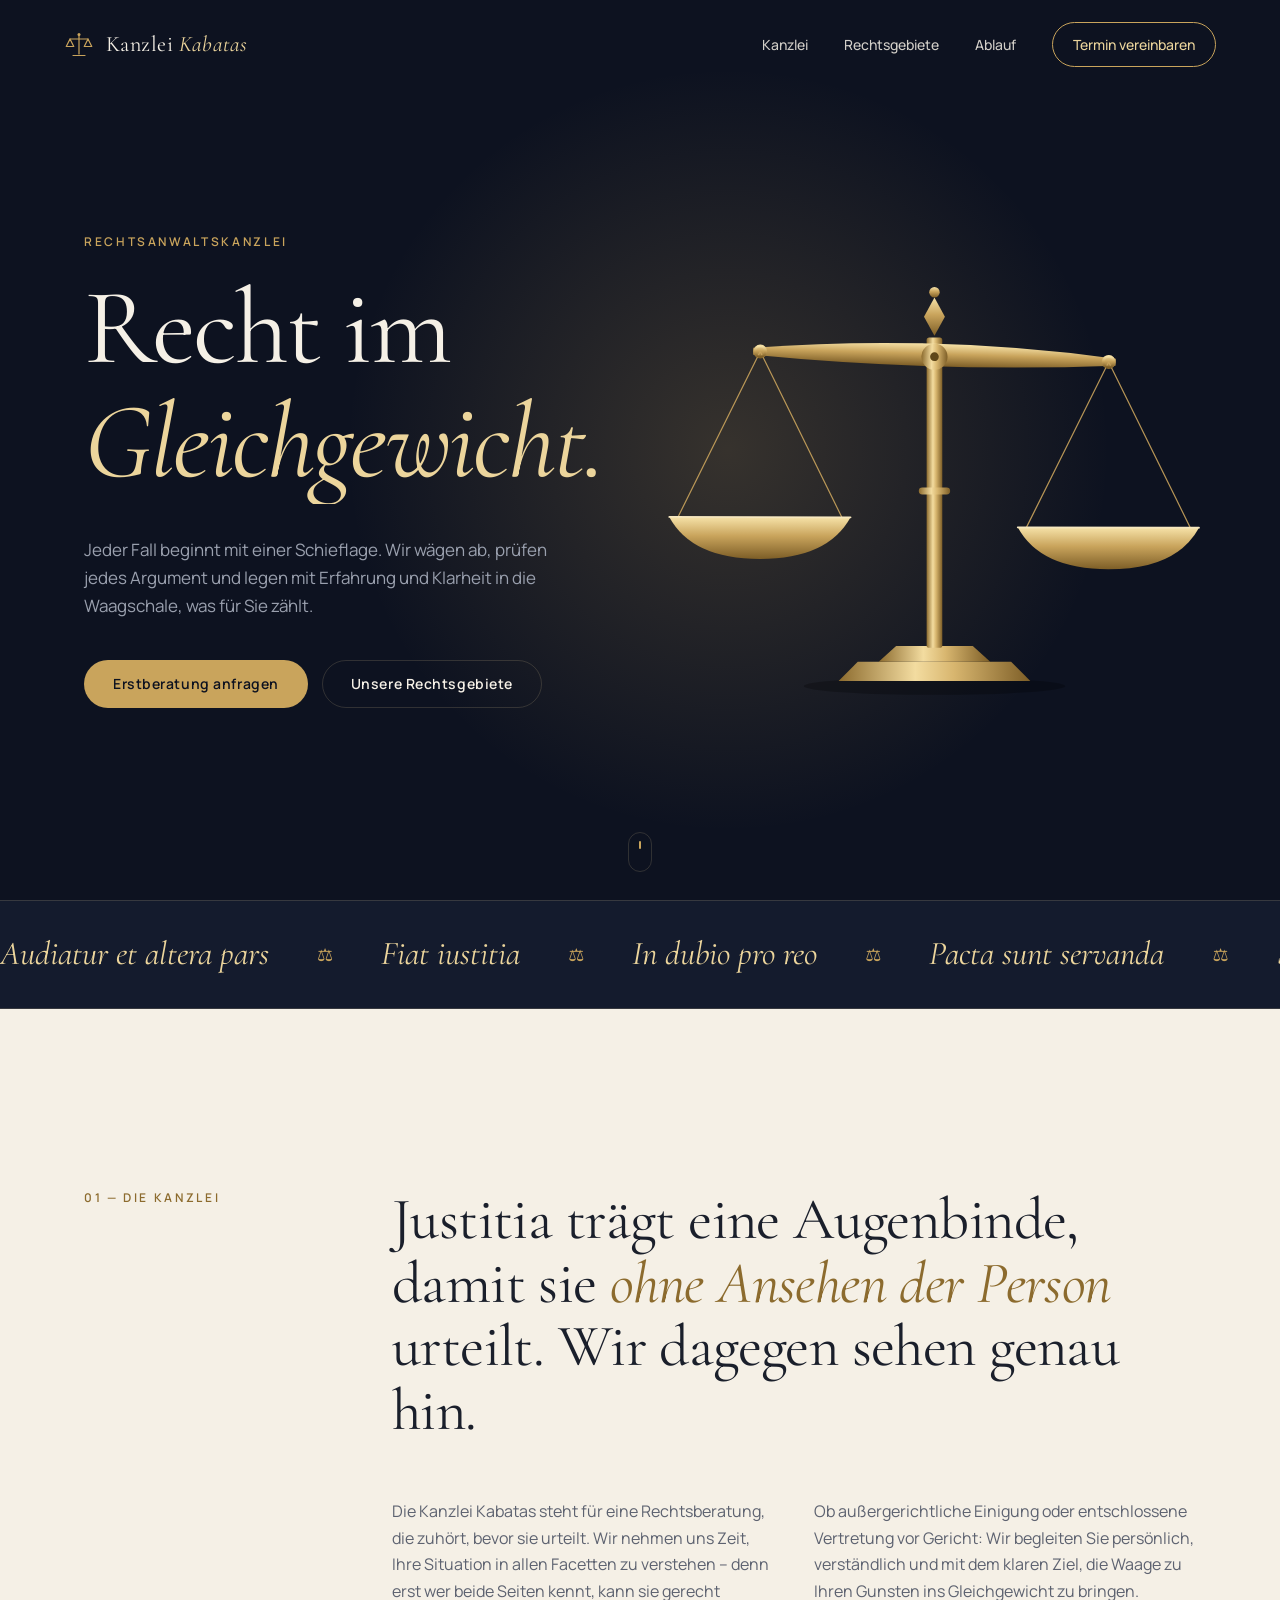
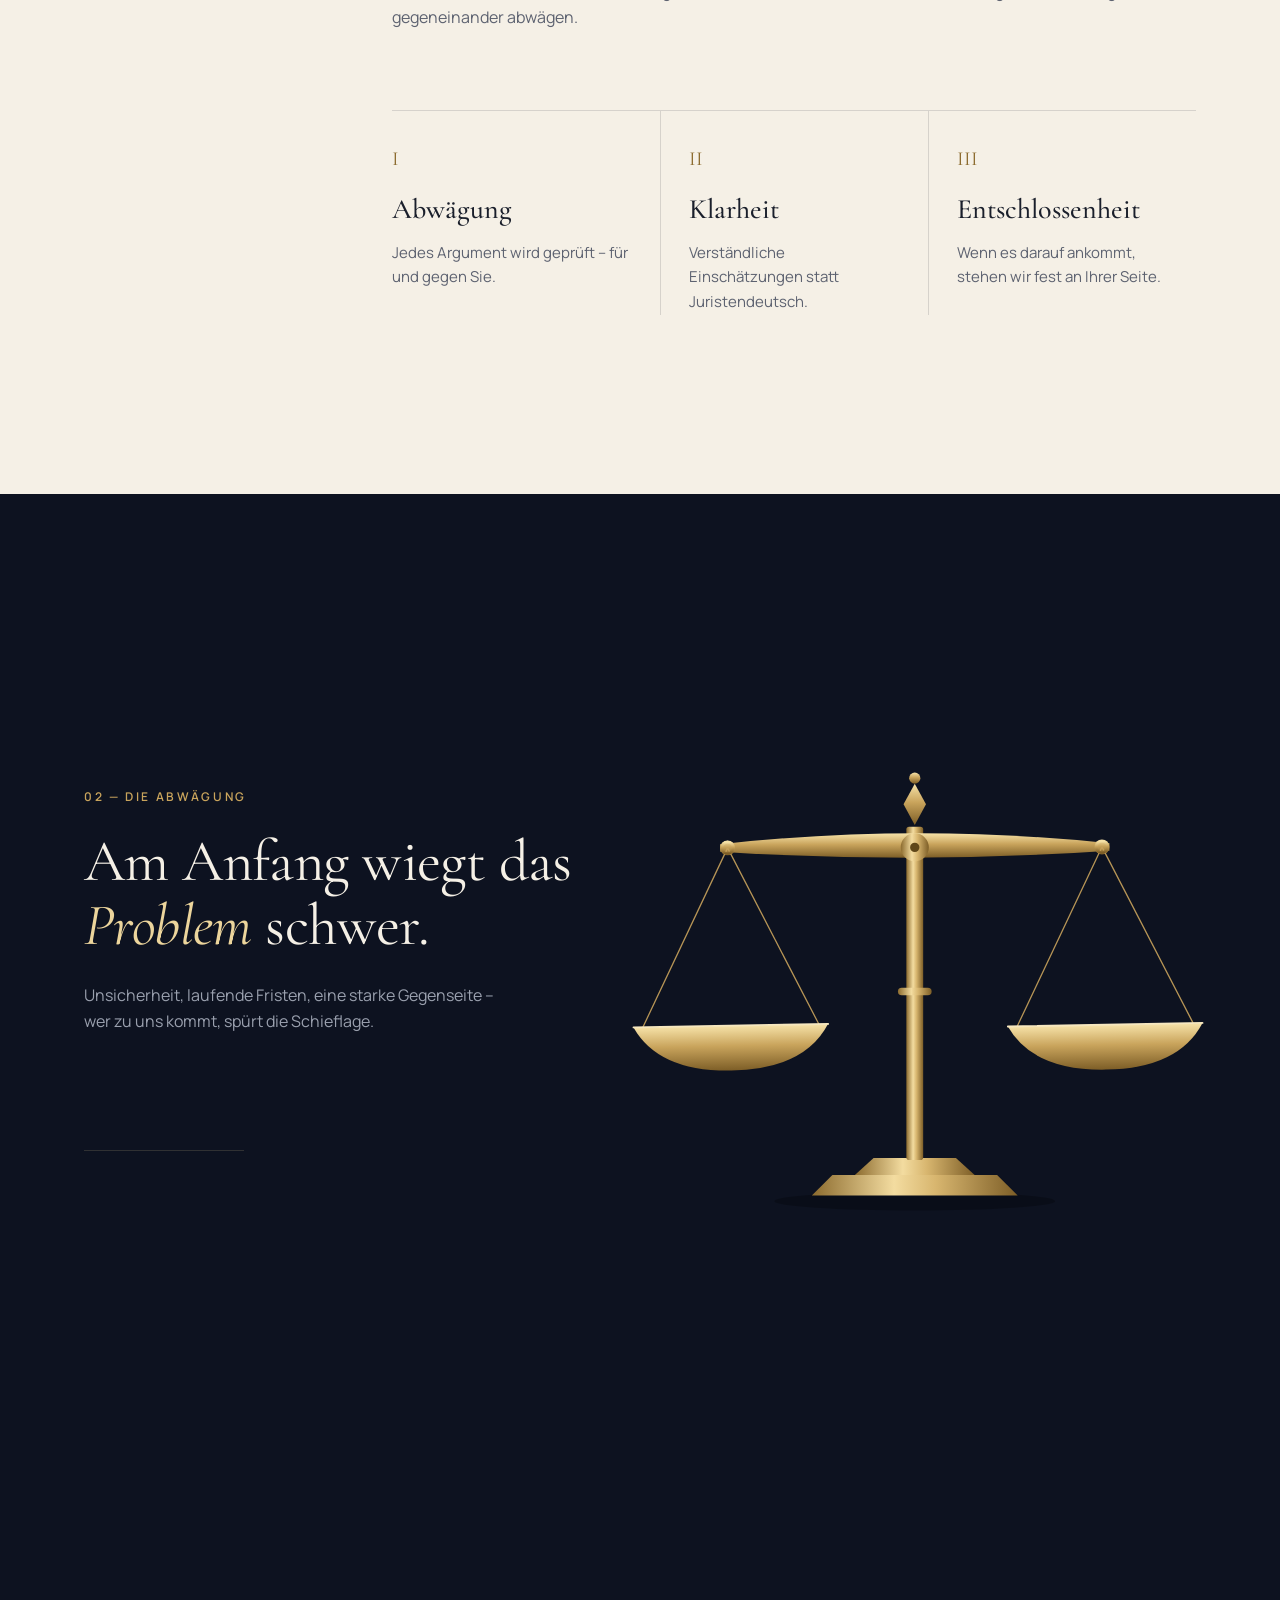
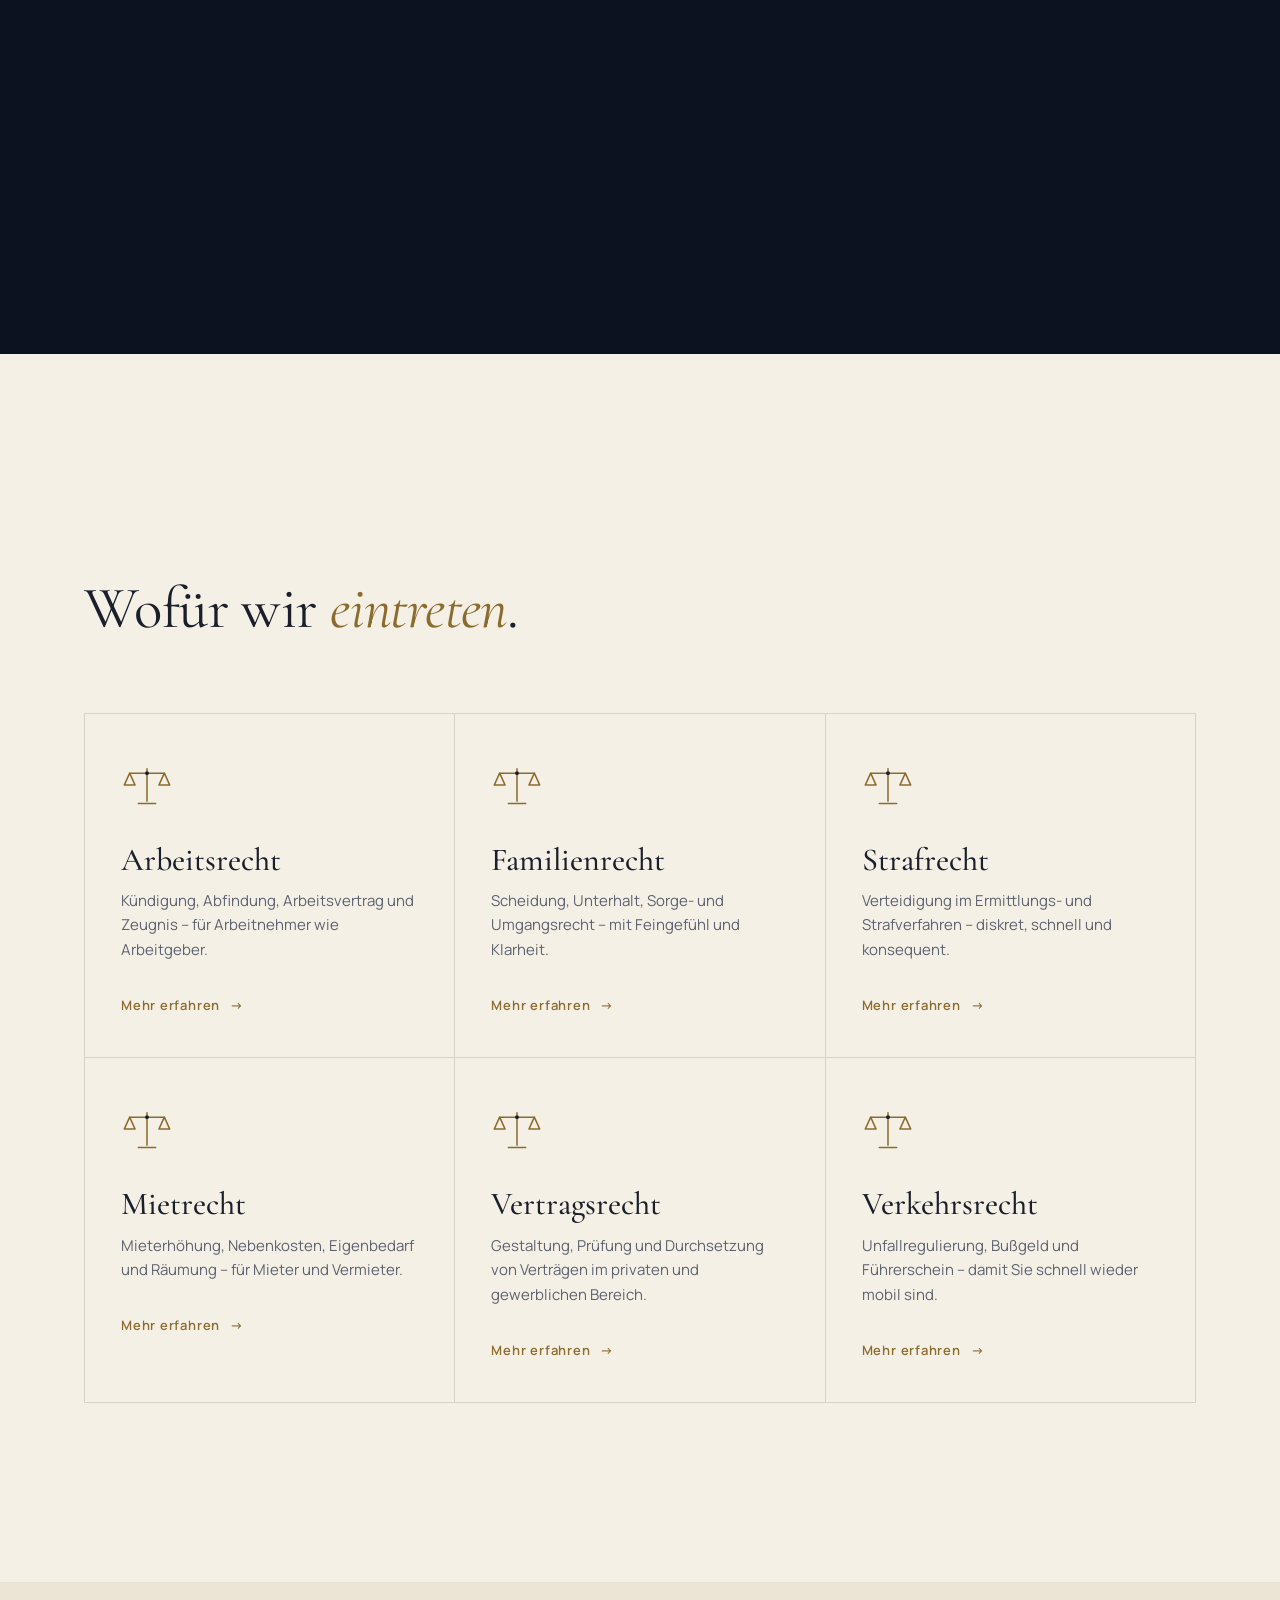
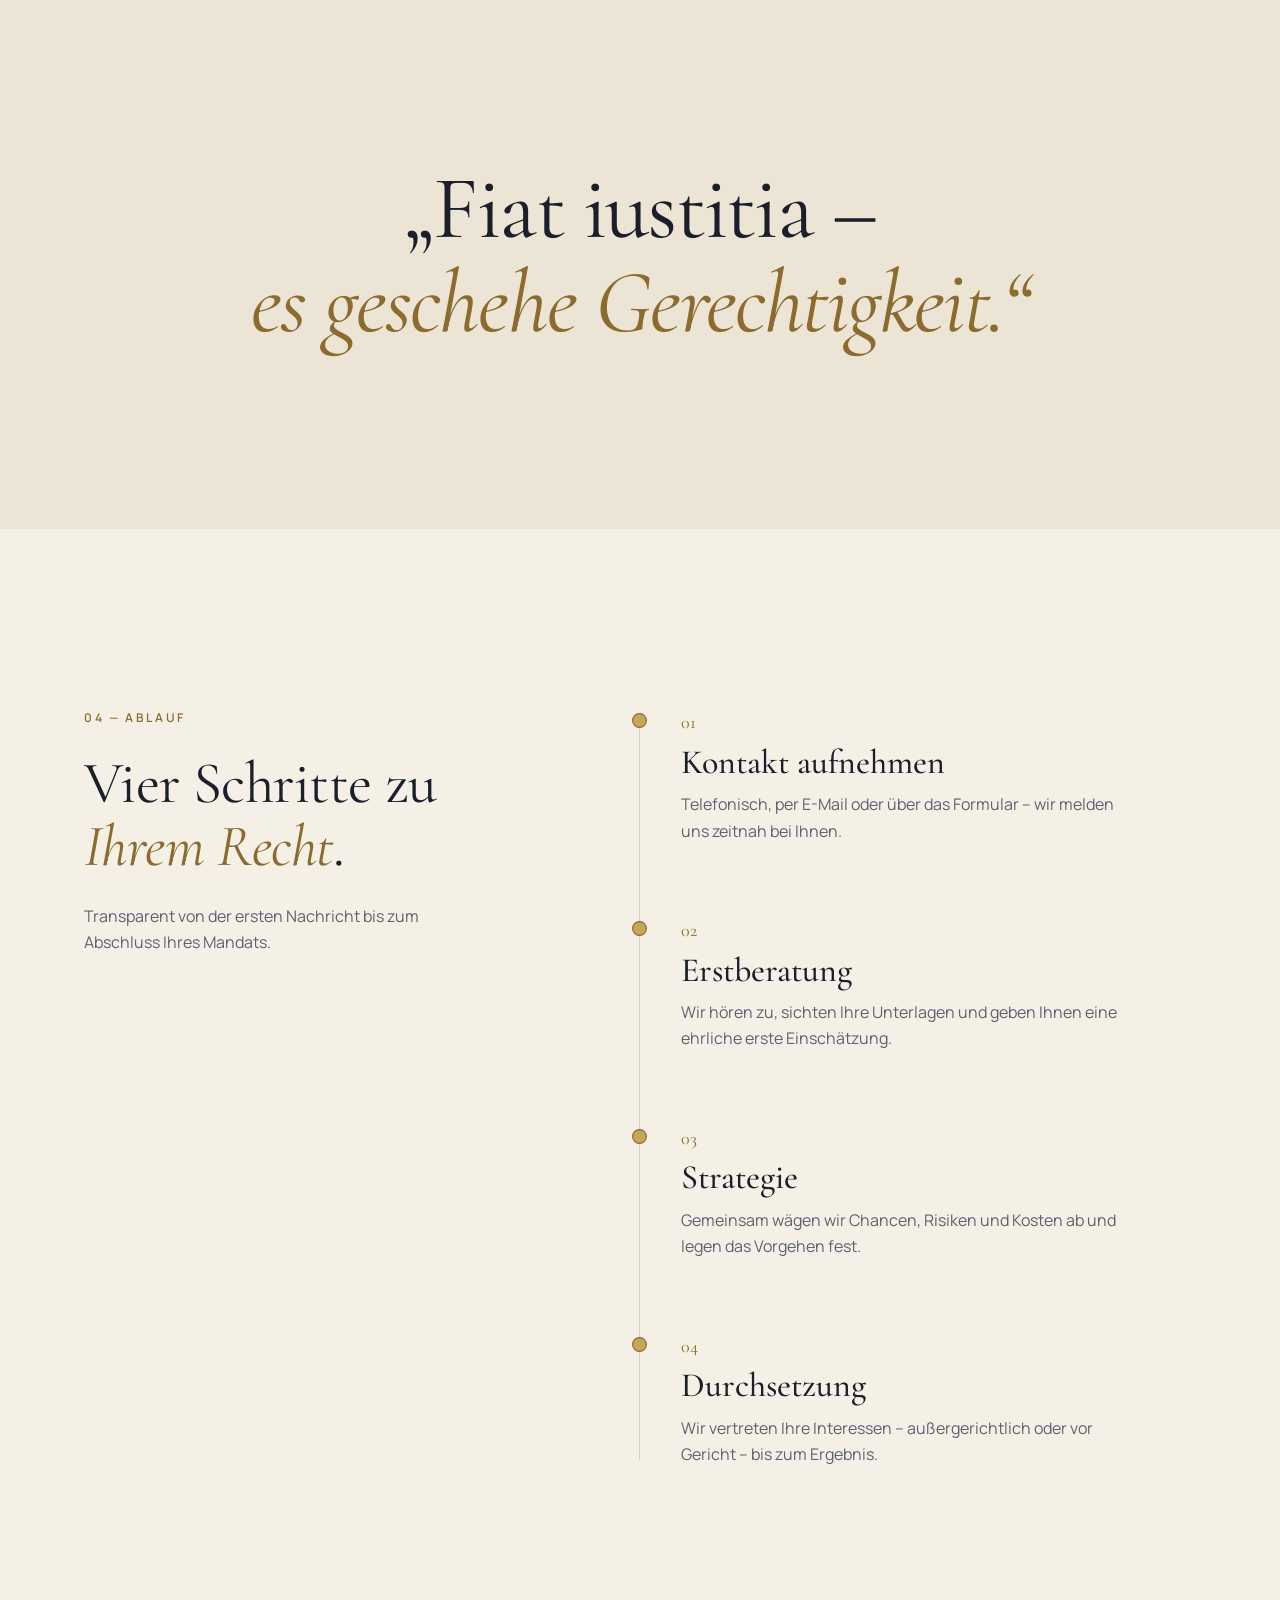
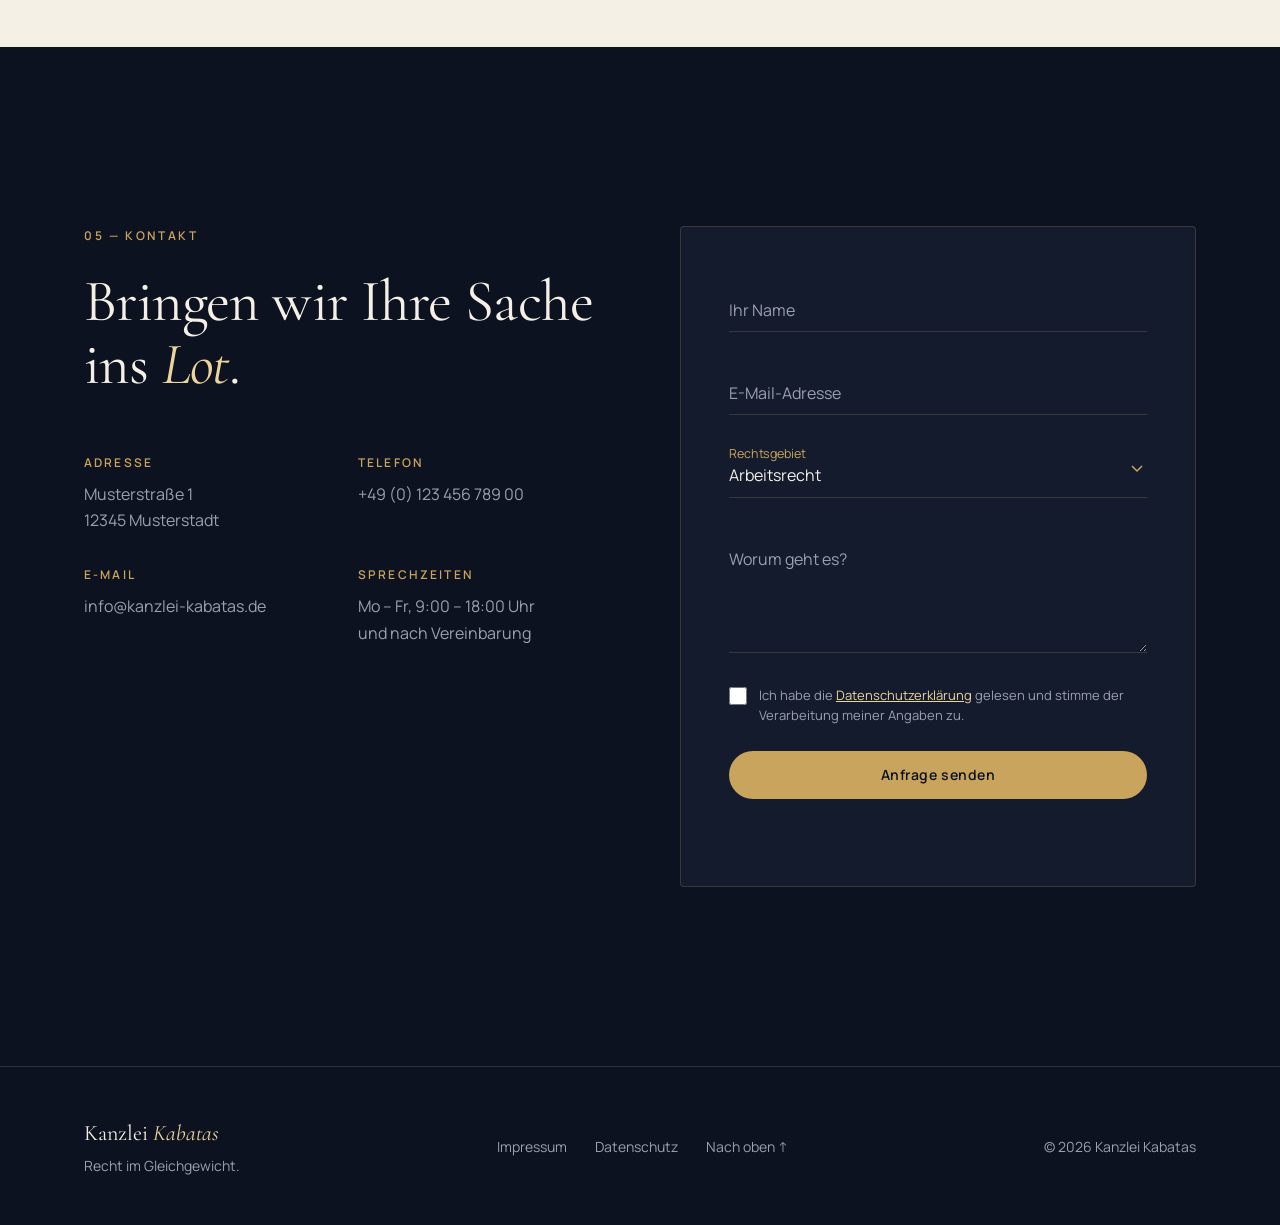
==== index.html @ 8cea3301 "Website für Kanzlei Kabatas mit animierter Justitia-Waage Co-Authored-By: Claude Opus 5.5 <noreply@a" ====
<!doctype html>
<html lang="de">
<head>
  <meta charset="utf-8">
  <meta name="viewport" content="width=device-width, initial-scale=1">
  <title>Kanzlei Kabatas – Rechtsanwälte</title>
  <meta name="description" content="Kanzlei Kabatas – Ihre Rechtsanwaltskanzlei. Wir bringen Ihr Recht ins Gleichgewicht.">
  <meta name="theme-color" content="#0d1220">
  <link rel="icon" href="assets/favicon.svg" type="image/svg+xml">
  <link rel="preconnect" href="https://fonts.googleapis.com">
  <link rel="preconnect" href="https://fonts.gstatic.com" crossorigin>
  <link href="https://fonts.googleapis.com/css2?family=Cormorant+Garamond:ital,wght@0,400;0,500;0,600;1,400;1,500&family=Manrope:wght@400;500;600&display=swap" rel="stylesheet">
  <link rel="stylesheet" href="styles.css">
</head>
<body>
  <div class="loader" aria-hidden="true">
    <div class="loader__mark">
      <span class="loader__line"></span>
      <span class="loader__word">Kabatas</span>
    </div>
  </div>

  <header class="nav" id="top">
    <a class="nav__brand" href="#top" aria-label="Kanzlei Kabatas – Startseite">
      <svg class="nav__logo" viewBox="0 0 40 40" aria-hidden="true">
        <path d="M20 6v26M12 34h16M8 12h24" />
        <path d="M8 12l-5 10h10zM32 12l-5 10h10z" />
        <circle cx="20" cy="6" r="2" />
      </svg>
      <span>Kanzlei <em>Kabatas</em></span>
    </a>
    <nav class="nav__links" aria-label="Hauptnavigation">
      <a href="#kanzlei">Kanzlei</a>
      <a href="#rechtsgebiete">Rechtsgebiete</a>
      <a href="#ablauf">Ablauf</a>
      <a href="#kontakt" class="nav__cta">Termin vereinbaren</a>
    </nav>
    <button class="nav__toggle" aria-label="Menü öffnen" aria-expanded="false" aria-controls="mobile-menu">
      <span></span><span></span>
    </button>
  </header>

  <div class="mobile-menu" id="mobile-menu" hidden>
    <a href="#kanzlei">Kanzlei</a>
    <a href="#rechtsgebiete">Rechtsgebiete</a>
    <a href="#ablauf">Ablauf</a>
    <a href="#kontakt">Kontakt</a>
  </div>

  <main>
    <!-- HERO -->
    <section class="hero">
      <div class="hero__glow" aria-hidden="true"></div>
      <div class="hero__inner">
        <div class="hero__text">
          <p class="eyebrow hero__eyebrow">Rechtsanwaltskanzlei</p>
          <h1 class="hero__title">
            <span class="line"><span>Recht im</span></span>
            <span class="line"><span><em>Gleichgewicht.</em></span></span>
          </h1>
          <p class="hero__lead">
            Jeder Fall beginnt mit einer Schieflage. Wir wägen ab, prüfen jedes Argument
            und legen mit Erfahrung und Klarheit in die Waagschale, was für Sie zählt.
          </p>
          <div class="hero__actions">
            <a href="#kontakt" class="btn btn--gold">Erstberatung anfragen</a>
            <a href="#rechtsgebiete" class="btn btn--ghost">Unsere Rechtsgebiete</a>
          </div>
        </div>
        <div class="hero__scale" data-scale="hero" aria-hidden="true"></div>
      </div>
      <a class="hero__scroll" href="#kanzlei" aria-label="Weiter nach unten">
        <span></span>
      </a>
    </section>

    <!-- MAXIMEN-BAND -->
    <div class="marquee" aria-hidden="true">
      <div class="marquee__track">
        <span>Audiatur et altera pars</span><i>⚖</i>
        <span>Fiat iustitia</span><i>⚖</i>
        <span>In dubio pro reo</span><i>⚖</i>
        <span>Pacta sunt servanda</span><i>⚖</i>
        <span>Suum cuique</span><i>⚖</i>
        <span>Audiatur et altera pars</span><i>⚖</i>
        <span>Fiat iustitia</span><i>⚖</i>
        <span>In dubio pro reo</span><i>⚖</i>
        <span>Pacta sunt servanda</span><i>⚖</i>
        <span>Suum cuique</span><i>⚖</i>
      </div>
    </div>

    <!-- KANZLEI -->
    <section class="about section" id="kanzlei">
      <div class="container about__grid">
        <div class="about__label reveal">
          <p class="eyebrow">01 — Die Kanzlei</p>
        </div>
        <div class="about__body">
          <h2 class="display reveal">
            Justitia trägt eine Augenbinde, damit sie <em>ohne Ansehen der Person</em> urteilt.
            Wir dagegen sehen genau hin.
          </h2>
          <div class="about__cols">
            <p class="reveal" style="--d:.1s">
              Die Kanzlei Kabatas steht für eine Rechtsberatung, die zuhört, bevor sie urteilt.
              Wir nehmen uns Zeit, Ihre Situation in allen Facetten zu verstehen – denn erst wer
              beide Seiten kennt, kann sie gerecht gegeneinander abwägen.
            </p>
            <p class="reveal" style="--d:.2s">
              Ob außergerichtliche Einigung oder entschlossene Vertretung vor Gericht:
              Wir begleiten Sie persönlich, verständlich und mit dem klaren Ziel,
              die Waage zu Ihren Gunsten ins Gleichgewicht zu bringen.
            </p>
          </div>
          <ul class="values">
            <li class="reveal" style="--d:.1s">
              <span class="values__num">I</span>
              <h3>Abwägung</h3>
              <p>Jedes Argument wird geprüft – für und gegen Sie.</p>
            </li>
            <li class="reveal" style="--d:.2s">
              <span class="values__num">II</span>
              <h3>Klarheit</h3>
              <p>Verständliche Einschätzungen statt Juristendeutsch.</p>
            </li>
            <li class="reveal" style="--d:.3s">
              <span class="values__num">III</span>
              <h3>Entschlossenheit</h3>
              <p>Wenn es darauf ankommt, stehen wir fest an Ihrer Seite.</p>
            </li>
          </ul>
        </div>
      </div>
    </section>

    <!-- ABWÄGUNG (scrollgesteuert) -->
    <section class="weigh" aria-label="Wie wir abwägen">
      <div class="weigh__sticky">
        <div class="weigh__copy">
          <p class="eyebrow">02 — Die Abwägung</p>
          <div class="weigh__phases">
            <div class="weigh__phase is-active" data-phase="0">
              <h2 class="display">Am Anfang wiegt das <em>Problem</em> schwer.</h2>
              <p>Unsicherheit, laufende Fristen, eine starke Gegenseite – wer zu uns kommt, spürt die Schieflage.</p>
            </div>
            <div class="weigh__phase" data-phase="1">
              <h2 class="display">Wir legen in die Waagschale, <em>was zählt</em>.</h2>
              <p>Erfahrung, eine durchdachte Strategie und vollen Einsatz für Ihr Anliegen.</p>
            </div>
            <div class="weigh__phase" data-phase="2">
              <h2 class="display">Bis das <em>Gleichgewicht</em> wiederhergestellt ist.</h2>
              <p>Denn Gerechtigkeit ist kein Zufall – sie ist das Ergebnis sorgfältiger Arbeit.</p>
            </div>
          </div>
          <div class="weigh__progress"><span></span></div>
        </div>
        <div class="weigh__scale" data-scale="weigh" aria-hidden="true"></div>
      </div>
    </section>

    <!-- RECHTSGEBIETE -->
    <section class="areas section" id="rechtsgebiete">
      <div class="container">
        <div class="section__head">
          <p class="eyebrow reveal">03 — Rechtsgebiete</p>
          <h2 class="display reveal" style="--d:.1s">Wofür wir <em>eintreten</em>.</h2>
        </div>
        <div class="areas__grid">
          <article class="card reveal" style="--d:.05s">
            <div class="card__icon"><svg viewBox="0 0 48 48"><use href="#mini-scale"/></svg></div>
            <h3>Arbeitsrecht</h3>
            <p>Kündigung, Abfindung, Arbeitsvertrag und Zeugnis – für Arbeitnehmer wie Arbeitgeber.</p>
            <span class="card__more">Mehr erfahren</span>
          </article>
          <article class="card reveal" style="--d:.1s">
            <div class="card__icon"><svg viewBox="0 0 48 48"><use href="#mini-scale"/></svg></div>
            <h3>Familienrecht</h3>
            <p>Scheidung, Unterhalt, Sorge- und Umgangsrecht – mit Feingefühl und Klarheit.</p>
            <span class="card__more">Mehr erfahren</span>
          </article>
          <article class="card reveal" style="--d:.15s">
            <div class="card__icon"><svg viewBox="0 0 48 48"><use href="#mini-scale"/></svg></div>
            <h3>Strafrecht</h3>
            <p>Verteidigung im Ermittlungs- und Strafverfahren – diskret, schnell und konsequent.</p>
            <span class="card__more">Mehr erfahren</span>
          </article>
          <article class="card reveal" style="--d:.2s">
            <div class="card__icon"><svg viewBox="0 0 48 48"><use href="#mini-scale"/></svg></div>
            <h3>Mietrecht</h3>
            <p>Mieterhöhung, Nebenkosten, Eigenbedarf und Räumung – für Mieter und Vermieter.</p>
            <span class="card__more">Mehr erfahren</span>
          </article>
          <article class="card reveal" style="--d:.25s">
            <div class="card__icon"><svg viewBox="0 0 48 48"><use href="#mini-scale"/></svg></div>
            <h3>Vertragsrecht</h3>
            <p>Gestaltung, Prüfung und Durchsetzung von Verträgen im privaten und gewerblichen Bereich.</p>
            <span class="card__more">Mehr erfahren</span>
          </article>
          <article class="card reveal" style="--d:.3s">
            <div class="card__icon"><svg viewBox="0 0 48 48"><use href="#mini-scale"/></svg></div>
            <h3>Verkehrsrecht</h3>
            <p>Unfallregulierung, Bußgeld und Führerschein – damit Sie schnell wieder mobil sind.</p>
            <span class="card__more">Mehr erfahren</span>
          </article>
        </div>
      </div>
    </section>

    <!-- ZITAT -->
    <section class="quote">
      <div class="container">
        <blockquote class="reveal">
          <p>„Fiat iustitia –<br><em>es geschehe Gerechtigkeit.“</em></p>
        </blockquote>
      </div>
    </section>

    <!-- ABLAUF -->
    <section class="process section" id="ablauf">
      <div class="container process__grid">
        <div class="section__head process__head">
          <p class="eyebrow reveal">04 — Ablauf</p>
          <h2 class="display reveal" style="--d:.1s">Vier Schritte zu <em>Ihrem Recht</em>.</h2>
          <p class="reveal" style="--d:.2s">Transparent von der ersten Nachricht bis zum Abschluss Ihres Mandats.</p>
        </div>
        <ol class="steps">
          <span class="steps__line" aria-hidden="true"><span></span></span>
          <li class="step reveal">
            <span class="step__dot"></span>
            <span class="step__num">01</span>
            <h3>Kontakt aufnehmen</h3>
            <p>Telefonisch, per E-Mail oder über das Formular – wir melden uns zeitnah bei Ihnen.</p>
          </li>
          <li class="step reveal">
            <span class="step__dot"></span>
            <span class="step__num">02</span>
            <h3>Erstberatung</h3>
            <p>Wir hören zu, sichten Ihre Unterlagen und geben Ihnen eine ehrliche erste Einschätzung.</p>
          </li>
          <li class="step reveal">
            <span class="step__dot"></span>
            <span class="step__num">03</span>
            <h3>Strategie</h3>
            <p>Gemeinsam wägen wir Chancen, Risiken und Kosten ab und legen das Vorgehen fest.</p>
          </li>
          <li class="step reveal">
            <span class="step__dot"></span>
            <span class="step__num">04</span>
            <h3>Durchsetzung</h3>
            <p>Wir vertreten Ihre Interessen – außergerichtlich oder vor Gericht – bis zum Ergebnis.</p>
          </li>
        </ol>
      </div>
    </section>

    <!-- KONTAKT -->
    <section class="contact section" id="kontakt">
      <div class="container contact__grid">
        <div class="contact__info">
          <p class="eyebrow reveal">05 — Kontakt</p>
          <h2 class="display reveal" style="--d:.1s">Bringen wir Ihre Sache ins <em>Lot</em>.</h2>
          <dl class="contact__list">
            <div class="reveal" style="--d:.15s">
              <dt>Adresse</dt>
              <dd>Musterstraße 1<br>12345 Musterstadt</dd>
            </div>
            <div class="reveal" style="--d:.2s">
              <dt>Telefon</dt>
              <dd><a href="tel:+4912345678900">+49 (0) 123 456 789 00</a></dd>
            </div>
            <div class="reveal" style="--d:.25s">
              <dt>E-Mail</dt>
              <dd><a href="mailto:info@kanzlei-kabatas.de">info@kanzlei-kabatas.de</a></dd>
            </div>
            <div class="reveal" style="--d:.3s">
              <dt>Sprechzeiten</dt>
              <dd>Mo – Fr, 9:00 – 18:00 Uhr<br>und nach Vereinbarung</dd>
            </div>
          </dl>
        </div>
        <form class="form reveal" style="--d:.15s" novalidate>
          <div class="field">
            <input id="f-name" name="name" type="text" placeholder=" " required autocomplete="name">
            <label for="f-name">Ihr Name</label>
          </div>
          <div class="field">
            <input id="f-mail" name="email" type="email" placeholder=" " required autocomplete="email">
            <label for="f-mail">E-Mail-Adresse</label>
          </div>
          <div class="field">
            <select id="f-area" name="area">
              <option>Arbeitsrecht</option>
              <option>Familienrecht</option>
              <option>Strafrecht</option>
              <option>Mietrecht</option>
              <option>Vertragsrecht</option>
              <option>Verkehrsrecht</option>
              <option>Sonstiges</option>
            </select>
            <label for="f-area" class="is-fixed">Rechtsgebiet</label>
          </div>
          <div class="field">
            <textarea id="f-msg" name="message" rows="4" placeholder=" " required></textarea>
            <label for="f-msg">Worum geht es?</label>
          </div>
          <label class="check">
            <input type="checkbox" required>
            <span>Ich habe die <a href="#">Datenschutzerklärung</a> gelesen und stimme der Verarbeitung meiner Angaben zu.</span>
          </label>
          <button class="btn btn--gold btn--full" type="submit">
            <span>Anfrage senden</span>
          </button>
          <p class="form__status" role="status" aria-live="polite"></p>
        </form>
      </div>
    </section>
  </main>

  <footer class="footer">
    <div class="container footer__inner">
      <div class="footer__brand">
        <span>Kanzlei <em>Kabatas</em></span>
        <p>Recht im Gleichgewicht.</p>
      </div>
      <nav class="footer__links" aria-label="Rechtliches">
        <a href="#">Impressum</a>
        <a href="#">Datenschutz</a>
        <a href="#top">Nach oben ↑</a>
      </nav>
      <p class="footer__copy">© <span data-year></span> Kanzlei Kabatas</p>
    </div>
  </footer>

  <!-- Wiederverwendbares Mini-Waagen-Symbol -->
  <svg width="0" height="0" style="position:absolute" aria-hidden="true">
    <symbol id="mini-scale" viewBox="0 0 48 48">
      <path class="ms-post" d="M24 10v30M16 42h16" />
      <g class="ms-beam">
        <path d="M8 14h32" />
        <circle cx="24" cy="14" r="1.8" />
        <g class="ms-pan ms-pan--l"><path d="M8 14l-5 11h10z" /></g>
        <g class="ms-pan ms-pan--r"><path d="M40 14l-5 11h10z" /></g>
      </g>
    </symbol>
  </svg>

  <script src="script.js" defer></script>
</body>
</html>
---- styles.css ----
/* ==========================================================
   Kanzlei Kabatas – Stylesheet
   ========================================================== */

:root {
  --ink: #0d1220;
  --ink-2: #141b2d;
  --ink-3: #1d2640;
  --paper: #f5f0e6;
  --paper-2: #ece4d4;
  --text: #1a1f2b;
  --muted: #5d6270;
  --muted-dark: #9aa0ae;
  --gold: #c9a45c;
  --gold-light: #ecd59c;
  --gold-dark: #8c6b2e;
  --line: rgba(26, 31, 43, .14);
  --line-dark: rgba(236, 213, 156, .16);

  --serif: "Cormorant Garamond", "Times New Roman", serif;
  --sans: "Manrope", system-ui, -apple-system, "Segoe UI", sans-serif;

  --ease-out: cubic-bezier(.16, 1, .3, 1);
  --ease-in-out: cubic-bezier(.65, 0, .35, 1);
  --gutter: clamp(16px, 5vw, 64px);
  --max: 1240px;
}

*, *::before, *::after { box-sizing: border-box; }

html {
  scroll-behavior: smooth;
  -webkit-text-size-adjust: 100%;
}

body {
  margin: 0;
  background: var(--paper);
  color: var(--text);
  font-family: var(--sans);
  font-size: 16px;
  line-height: 1.65;
  -webkit-font-smoothing: antialiased;
  overflow-x: hidden;
}

body.is-loading { overflow: hidden; }

img, svg { display: block; }
a { color: inherit; }
em { font-style: italic; }

::selection { background: var(--gold); color: var(--ink); }

:focus-visible {
  outline: 2px solid var(--gold);
  outline-offset: 3px;
  border-radius: 2px;
}

.container {
  width: 100%;
  max-width: var(--max);
  margin: 0 auto;
  padding: 0 var(--gutter);
}

.section { padding: clamp(96px, 14vw, 180px) 0; }

.eyebrow {
  margin: 0 0 24px;
  font-size: 12px;
  font-weight: 600;
  letter-spacing: .22em;
  text-transform: uppercase;
  color: var(--gold-dark);
}

.display {
  margin: 0;
  font-family: var(--serif);
  font-weight: 400;
  font-size: clamp(34px, 4.6vw, 62px);
  line-height: 1.08;
  letter-spacing: -.01em;
}

.display em { color: var(--gold-dark); }

/* ---------- Buttons ---------- */

.btn {
  position: relative;
  display: inline-flex;
  align-items: center;
  justify-content: center;
  gap: 10px;
  padding: 16px 28px;
  border: 1px solid transparent;
  border-radius: 999px;
  font: 600 14px/1 var(--sans);
  letter-spacing: .04em;
  text-decoration: none;
  cursor: pointer;
  overflow: hidden;
  isolation: isolate;
  transition: color .5s var(--ease-out), border-color .5s var(--ease-out), transform .5s var(--ease-out);
}

.btn::before {
  content: "";
  position: absolute;
  inset: 0;
  z-index: -1;
  border-radius: inherit;
  transform: translateY(101%);
  transition: transform .6s var(--ease-out);
}

.btn:hover::before { transform: translateY(0); }
.btn:active { transform: scale(.97); }

.btn--gold {
  background: var(--gold);
  color: var(--ink);
}
.btn--gold::before { background: var(--gold-light); }

.btn--ghost {
  border-color: var(--line-dark);
  color: var(--paper);
}
.btn--ghost::before { background: var(--paper); }
.btn--ghost:hover { color: var(--ink); border-color: var(--paper); }

.btn--full { width: 100%; }

/* ---------- Loader ---------- */

.loader {
  position: fixed;
  inset: 0;
  z-index: 100;
  display: grid;
  place-items: center;
  background: var(--ink);
  transition: clip-path 1.1s var(--ease-in-out);
  clip-path: inset(0 0 0 0);
}

.loader.is-done { clip-path: inset(0 0 100% 0); }

.loader__mark {
  display: flex;
  flex-direction: column;
  align-items: center;
  gap: 18px;
}

.loader__line {
  width: 160px;
  height: 1px;
  background: var(--gold);
  transform-origin: center;
  animation: loaderBeam 1.4s var(--ease-in-out) infinite alternate;
}

.loader__word {
  font-family: var(--serif);
  font-size: 28px;
  letter-spacing: .3em;
  text-transform: uppercase;
  color: var(--gold-light);
  padding-left: .3em;
}

@keyframes loaderBeam {
  from { transform: rotate(-8deg); }
  to { transform: rotate(8deg); }
}

/* ---------- Navigation ---------- */

.nav {
  position: fixed;
  top: 0;
  left: 0;
  right: 0;
  z-index: 50;
  display: flex;
  align-items: center;
  justify-content: space-between;
  padding: 22px var(--gutter);
  color: var(--paper);
  transition: padding .5s var(--ease-out), background-color .5s var(--ease-out), color .5s var(--ease-out), transform .6s var(--ease-out), box-shadow .5s;
}

.nav.is-scrolled {
  padding-top: 14px;
  padding-bottom: 14px;
  background: rgba(13, 18, 32, .82);
  backdrop-filter: blur(14px);
  -webkit-backdrop-filter: blur(14px);
  box-shadow: 0 1px 0 var(--line-dark);
}

.nav.is-hidden { transform: translateY(-100%); }

.nav__brand {
  display: flex;
  align-items: center;
  gap: 12px;
  font-family: var(--serif);
  font-size: 22px;
  text-decoration: none;
  letter-spacing: .02em;
}

.nav__brand em { color: var(--gold-light); }

.nav__logo {
  width: 30px;
  height: 30px;
  fill: none;
  stroke: var(--gold);
  stroke-width: 1.6;
  stroke-linecap: round;
  stroke-linejoin: round;
}

.nav__logo circle { fill: var(--gold); stroke: none; }

.nav__links {
  display: flex;
  align-items: center;
  gap: 36px;
}

.nav__links a {
  position: relative;
  font-size: 14px;
  font-weight: 500;
  text-decoration: none;
  opacity: .85;
  transition: opacity .3s;
}

.nav__links a:not(.nav__cta)::after {
  content: "";
  position: absolute;
  left: 0;
  right: 0;
  bottom: -6px;
  height: 1px;
  background: var(--gold);
  transform: scaleX(0);
  transform-origin: right;
  transition: transform .5s var(--ease-out);
}

.nav__links a:hover { opacity: 1; }
.nav__links a:hover::after { transform: scaleX(1); transform-origin: left; }

.nav__cta {
  padding: 10px 20px;
  border: 1px solid var(--gold);
  border-radius: 999px;
  color: var(--gold-light);
  opacity: 1 !important;
  transition: background-color .4s, color .4s;
}

.nav__cta:hover { background: var(--gold); color: var(--ink); }

.nav__toggle {
  display: none;
  position: relative;
  width: 44px;
  height: 44px;
  margin-right: -10px;
  border: 0;
  background: none;
  cursor: pointer;
}

.nav__toggle span {
  position: absolute;
  left: 11px;
  right: 11px;
  height: 1.5px;
  background: var(--paper);
  transition: transform .5s var(--ease-out), top .5s var(--ease-out);
}

.nav__toggle span:first-child { top: 18px; }
.nav__toggle span:last-child { top: 25px; }

.nav__toggle[aria-expanded="true"] span:first-child { top: 21.5px; transform: rotate(45deg); }
.nav__toggle[aria-expanded="true"] span:last-child { top: 21.5px; transform: rotate(-45deg); }

.mobile-menu {
  position: fixed;
  inset: 0;
  z-index: 40;
  display: flex;
  flex-direction: column;
  justify-content: center;
  gap: 8px;
  padding: 0 var(--gutter);
  background: var(--ink);
  clip-path: circle(0 at calc(100% - 38px) 44px);
  transition: clip-path .8s var(--ease-in-out);
}

.mobile-menu[hidden] { display: flex; visibility: hidden; }
.mobile-menu.is-open { clip-path: circle(150% at calc(100% - 38px) 44px); visibility: visible; }

.mobile-menu a {
  font-family: var(--serif);
  font-size: 44px;
  color: var(--paper);
  text-decoration: none;
  opacity: 0;
  transform: translateY(20px);
  transition: opacity .6s var(--ease-out), transform .6s var(--ease-out);
}

.mobile-menu.is-open a { opacity: 1; transform: none; }
.mobile-menu.is-open a:nth-child(1) { transition-delay: .25s; }
.mobile-menu.is-open a:nth-child(2) { transition-delay: .32s; }
.mobile-menu.is-open a:nth-child(3) { transition-delay: .39s; }
.mobile-menu.is-open a:nth-child(4) { transition-delay: .46s; }

/* ---------- Hero ---------- */

.hero {
  position: relative;
  min-height: 100svh;
  display: flex;
  align-items: center;
  overflow: hidden;
  background: var(--ink);
  color: var(--paper);
}

.hero__glow {
  position: absolute;
  top: 50%;
  right: 8%;
  width: min(80vw, 900px);
  aspect-ratio: 1;
  transform: translate(0, -50%);
  background: radial-gradient(circle, rgba(201, 164, 92, .22) 0%, rgba(201, 164, 92, 0) 60%);
  pointer-events: none;
}

.hero__inner {
  position: relative;
  width: 100%;
  max-width: var(--max);
  margin: 0 auto;
  padding: 130px var(--gutter) 90px;
  display: grid;
  grid-template-columns: 1.05fr 1fr;
  align-items: center;
  gap: 40px;
}

.hero__eyebrow { color: var(--gold); }

.hero__title {
  margin: 0;
  font-family: var(--serif);
  font-weight: 400;
  font-size: clamp(54px, 8.4vw, 124px);
  line-height: .98;
  letter-spacing: -.02em;
}

.hero__title .line {
  display: block;
  overflow: hidden;
  padding-bottom: .08em;
}

.hero__title .line > span {
  display: inline-block;
  transform: translateY(110%);
  transition: transform 1.3s var(--ease-out);
}

.hero__title .line:nth-child(2) > span { transition-delay: .12s; }
.hero__title em { color: var(--gold-light); }

.hero__lead {
  max-width: 470px;
  margin: 32px 0 40px;
  color: var(--muted-dark);
  font-size: 17px;
}

.hero__actions {
  display: flex;
  flex-wrap: wrap;
  gap: 14px;
}

.hero__eyebrow,
.hero__lead,
.hero__actions {
  opacity: 0;
  transform: translateY(24px);
  transition: opacity 1.1s var(--ease-out), transform 1.1s var(--ease-out);
}

.hero__lead { transition-delay: .35s; }
.hero__actions { transition-delay: .5s; }

.is-ready .hero__title .line > span,
.is-ready .hero__eyebrow,
.is-ready .hero__lead,
.is-ready .hero__actions {
  opacity: 1;
  transform: none;
}

.hero__scale {
  position: relative;
  width: 100%;
  max-width: 560px;
  justify-self: end;
  aspect-ratio: 600 / 560;
  will-change: transform;
}

.hero__scroll {
  position: absolute;
  left: 50%;
  bottom: 28px;
  width: 24px;
  height: 40px;
  margin-left: -12px;
  border: 1px solid var(--line-dark);
  border-radius: 12px;
}

.hero__scroll span {
  position: absolute;
  top: 8px;
  left: 50%;
  width: 2px;
  height: 8px;
  margin-left: -1px;
  border-radius: 2px;
  background: var(--gold);
  animation: scrollHint 2s var(--ease-in-out) infinite;
}

@keyframes scrollHint {
  0% { transform: translateY(0); opacity: 0; }
  30% { opacity: 1; }
  100% { transform: translateY(16px); opacity: 0; }
}

/* ---------- Waage (SVG) ---------- */

.scale-svg {
  width: 100%;
  height: 100%;
  overflow: visible;
}

.scale-svg .s-chain {
  stroke: var(--gold);
  stroke-width: 1.4;
  fill: none;
  opacity: .9;
}

.scale-svg .s-weight rect {
  fill: var(--ink-3);
  stroke: var(--gold);
  stroke-width: 1;
}

.scale-svg .s-weight text {
  font-family: var(--sans);
  font-size: 13px;
  font-weight: 600;
  letter-spacing: .06em;
  fill: var(--gold-light);
  text-anchor: middle;
  dominant-baseline: central;
}

.scale-svg .s-weight--good rect { fill: var(--gold); stroke: var(--gold-light); }
.scale-svg .s-weight--good text { fill: var(--ink); }

/* Intro-Animation der Hero-Waage */
.scale-svg .intro-base,
.scale-svg .intro-post,
.scale-svg .intro-beam,
.scale-svg .intro-pan {
  transform-box: view-box;
  transition: transform 1.6s var(--ease-out), opacity 1.2s var(--ease-out);
}

.scale-svg .intro-base { transform-origin: 300px 505px; transform: scaleX(0); }
.scale-svg .intro-post { transform-origin: 300px 500px; transform: scaleY(0); transition-delay: .2s; }
.scale-svg .intro-beam { transform-origin: 300px 150px; transform: scaleX(0); transition-delay: .55s; }
.scale-svg .intro-pan { opacity: 0; transform: translateY(-40px); transition-delay: .9s; }

.is-ready .scale-svg .intro-base,
.is-ready .scale-svg .intro-post,
.is-ready .scale-svg .intro-beam,
.is-ready .scale-svg .intro-pan {
  transform: none;
  opacity: 1;
}

/* ---------- Marquee ---------- */

.marquee {
  overflow: hidden;
  padding: 26px 0;
  background: var(--ink-2);
  border-top: 1px solid var(--line-dark);
  border-bottom: 1px solid var(--line-dark);
  color: var(--gold-light);
}

.marquee__track {
  display: flex;
  align-items: center;
  gap: 48px;
  width: max-content;
  animation: marquee 48s linear infinite;
}

.marquee span {
  font-family: var(--serif);
  font-style: italic;
  font-size: clamp(22px, 2.6vw, 34px);
  white-space: nowrap;
}

.marquee i {
  font-style: normal;
  color: var(--gold);
  font-size: 18px;
}

@keyframes marquee {
  to { transform: translateX(-50%); }
}

/* ---------- Reveal ---------- */

.reveal {
  opacity: 0;
  transform: translateY(40px);
  transition: opacity 1.1s var(--ease-out), transform 1.1s var(--ease-out);
  transition-delay: var(--d, 0s);
}

.reveal.is-visible {
  opacity: 1;
  transform: none;
}

/* ---------- Kanzlei ---------- */

.about__grid {
  display: grid;
  grid-template-columns: 1fr 3fr;
  gap: 40px;
}

.about__cols {
  display: grid;
  grid-template-columns: 1fr 1fr;
  gap: 40px;
  margin-top: 56px;
  color: var(--muted);
}

.about__cols p { margin: 0; }

.values {
  display: grid;
  grid-template-columns: repeat(3, 1fr);
  gap: 0;
  margin: 80px 0 0;
  padding: 0;
  list-style: none;
  border-top: 1px solid var(--line);
}

.values li {
  padding: 32px 28px 0 0;
}

.values li + li {
  padding-left: 28px;
  border-left: 1px solid var(--line);
}

.values__num {
  font-family: var(--serif);
  font-size: 20px;
  color: var(--gold-dark);
}

.values h3 {
  margin: 10px 0 8px;
  font-family: var(--serif);
  font-size: 28px;
  font-weight: 500;
}

.values p {
  margin: 0;
  font-size: 15px;
  color: var(--muted);
}

/* ---------- Abwägung ---------- */

.weigh {
  position: relative;
  height: 340vh;
  background: var(--ink);
  color: var(--paper);
}

.weigh__sticky {
  position: sticky;
  top: 0;
  height: 100vh;
  height: 100svh;
  max-width: var(--max);
  margin: 0 auto;
  padding: 90px var(--gutter) 40px;
  display: grid;
  grid-template-columns: 1fr 1.1fr;
  align-items: center;
  gap: 40px;
  overflow: hidden;
}

.weigh .eyebrow { color: var(--gold); }
.weigh .display em { color: var(--gold-light); }

.weigh__phases {
  position: relative;
  min-height: 300px;
}

.weigh__phase {
  position: absolute;
  inset: 0 0 auto;
  opacity: 0;
  transform: translateY(30px);
  filter: blur(6px);
  transition: opacity .8s var(--ease-out), transform .8s var(--ease-out), filter .8s var(--ease-out);
  pointer-events: none;
}

.weigh__phase.is-active {
  opacity: 1;
  transform: none;
  filter: none;
}

.weigh__phase.is-past {
  transform: translateY(-30px);
}

.weigh__phase p {
  max-width: 420px;
  margin: 24px 0 0;
  color: var(--muted-dark);
}

.weigh__progress {
  position: relative;
  width: 160px;
  height: 1px;
  margin-top: 20px;
  background: var(--line-dark);
}

.weigh__progress span {
  position: absolute;
  inset: 0;
  background: var(--gold);
  transform-origin: left;
  transform: scaleX(0);
}

.weigh__scale {
  width: 100%;
  max-width: 600px;
  justify-self: center;
  aspect-ratio: 600 / 560;
}

/* ---------- Rechtsgebiete ---------- */

.section__head { margin-bottom: 72px; }

.areas__grid {
  display: grid;
  grid-template-columns: repeat(3, 1fr);
  border-top: 1px solid var(--line);
  border-left: 1px solid var(--line);
}

.card {
  position: relative;
  padding: 44px 36px 40px;
  border-right: 1px solid var(--line);
  border-bottom: 1px solid var(--line);
  overflow: hidden;
  isolation: isolate;
  cursor: default;
  transition: color .6s var(--ease-out), opacity 1.1s var(--ease-out), transform 1.1s var(--ease-out);
  transition-delay: 0s, var(--d, 0s), var(--d, 0s);
}

.card::before {
  content: "";
  position: absolute;
  inset: 0;
  z-index: -1;
  background: var(--ink);
  clip-path: inset(100% 0 0 0);
  transition: clip-path .7s var(--ease-out);
}

.card:hover { color: var(--paper); }
.card:hover::before { clip-path: inset(0 0 0 0); }

.card__icon svg {
  width: 52px;
  height: 52px;
  fill: none;
  stroke: var(--gold-dark);
  stroke-width: 1.4;
  stroke-linecap: round;
  stroke-linejoin: round;
  transition: stroke .6s;
}

.card:hover .card__icon svg { stroke: var(--gold); }

.card__icon circle { fill: currentColor; stroke: none; }

.ms-beam,
.ms-pan {
  transform-box: view-box;
  transition: transform .9s cubic-bezier(.34, 1.56, .64, 1);
}

.ms-beam { transform-origin: 24px 14px; }
.ms-pan--l { transform-origin: 8px 14px; }
.ms-pan--r { transform-origin: 40px 14px; }

.card:hover .ms-beam { transform: rotate(-12deg); }
.card:hover .ms-pan { transform: rotate(12deg); }

.card h3 {
  margin: 32px 0 12px;
  font-family: var(--serif);
  font-size: 32px;
  font-weight: 500;
  line-height: 1.1;
}

.card p {
  margin: 0 0 28px;
  font-size: 15px;
  color: var(--muted);
  transition: color .6s;
}

.card:hover p { color: var(--muted-dark); }

.card__more {
  display: inline-flex;
  align-items: center;
  gap: 10px;
  font-size: 13px;
  font-weight: 600;
  letter-spacing: .06em;
  color: var(--gold-dark);
  transition: color .6s, gap .5s var(--ease-out);
}

.card__more::after {
  content: "→";
  transition: transform .5s var(--ease-out);
}

.card:hover .card__more { color: var(--gold-light); gap: 16px; }

/* ---------- Zitat ---------- */

.quote {
  padding: clamp(100px, 14vw, 180px) 0;
  background: var(--paper-2);
  text-align: center;
}

.quote blockquote { margin: 0; }

.quote p {
  margin: 0;
  font-family: var(--serif);
  font-size: clamp(40px, 7vw, 100px);
  line-height: 1.05;
  letter-spacing: -.02em;
}

.quote em { color: var(--gold-dark); }

/* ---------- Ablauf ---------- */

.process__grid {
  display: grid;
  grid-template-columns: 1fr 1.2fr;
  gap: 80px;
  align-items: start;
}

.process__head {
  position: sticky;
  top: 120px;
  margin: 0;
}

.process__head p:last-child {
  max-width: 360px;
  margin: 24px 0 0;
  color: var(--muted);
}

.steps {
  position: relative;
  margin: 0;
  padding: 0 0 0 48px;
  list-style: none;
}

.steps__line {
  position: absolute;
  left: 6px;
  top: 8px;
  bottom: 8px;
  width: 1px;
  background: var(--line);
}

.steps__line span {
  position: absolute;
  inset: 0;
  background: var(--gold);
  transform-origin: top;
  transform: scaleY(0);
}

.step {
  position: relative;
  padding-bottom: 72px;
}

.step:last-of-type { padding-bottom: 0; }

.step__dot {
  position: absolute;
  left: -48px;
  top: 6px;
  width: 13px;
  height: 13px;
  border: 1px solid var(--gold-dark);
  border-radius: 50%;
  background: var(--paper);
  transition: background-color .6s, transform .6s var(--ease-out);
}

.step.is-visible .step__dot {
  background: var(--gold);
  transform: scale(1.15);
}

.step__num {
  font-family: var(--serif);
  font-size: 18px;
  color: var(--gold-dark);
}

.step h3 {
  margin: 6px 0 10px;
  font-family: var(--serif);
  font-size: 34px;
  font-weight: 500;
  line-height: 1.1;
}

.step p {
  max-width: 440px;
  margin: 0;
  color: var(--muted);
}

/* ---------- Kontakt ---------- */

.contact {
  background: var(--ink);
  color: var(--paper);
}

.contact .eyebrow { color: var(--gold); }
.contact .display em { color: var(--gold-light); }

.contact__grid {
  display: grid;
  grid-template-columns: 1fr 1fr;
  gap: 80px;
}

.contact__list {
  display: grid;
  grid-template-columns: 1fr 1fr;
  gap: 32px;
  margin: 56px 0 0;
}

.contact__list dt {
  margin-bottom: 8px;
  font-size: 12px;
  font-weight: 600;
  letter-spacing: .18em;
  text-transform: uppercase;
  color: var(--gold);
}

.contact__list dd {
  margin: 0;
  color: var(--muted-dark);
}

.contact__list a {
  text-decoration: none;
  background: linear-gradient(var(--gold), var(--gold)) 0 100% / 0 1px no-repeat;
  transition: background-size .5s var(--ease-out), color .3s;
}

.contact__list a:hover { color: var(--paper); background-size: 100% 1px; }

.form {
  display: grid;
  gap: 26px;
  padding: clamp(28px, 4vw, 48px);
  border: 1px solid var(--line-dark);
  border-radius: 4px;
  background: var(--ink-2);
}

.field { position: relative; }

.field input,
.field textarea,
.field select {
  width: 100%;
  padding: 22px 0 10px;
  border: 0;
  border-bottom: 1px solid var(--line-dark);
  border-radius: 0;
  background: transparent;
  color: var(--paper);
  font: 16px/1.5 var(--sans);
  resize: vertical;
  transition: border-color .4s;
  -webkit-appearance: none;
  appearance: none;
}

.field select {
  cursor: pointer;
  background: url("data:image/svg+xml,%3Csvg xmlns='http://www.w3.org/2000/svg' width='12' height='8'%3E%3Cpath d='M1 1l5 5 5-5' fill='none' stroke='%23c9a45c' stroke-width='1.5'/%3E%3C/svg%3E") right 4px center no-repeat;
}

.field select option { background: var(--ink-2); color: var(--paper); }

.field input:focus,
.field textarea:focus,
.field select:focus {
  outline: none;
  border-color: var(--gold);
}

.field label {
  position: absolute;
  left: 0;
  top: 22px;
  color: var(--muted-dark);
  pointer-events: none;
  transform-origin: left top;
  transition: transform .4s var(--ease-out), color .4s;
}

.field input:focus + label,
.field input:not(:placeholder-shown) + label,
.field textarea:focus + label,
.field textarea:not(:placeholder-shown) + label,
.field label.is-fixed {
  transform: translateY(-20px) scale(.78);
  color: var(--gold);
}

.field.is-invalid input,
.field.is-invalid textarea { border-color: #d9826b; }

.check {
  display: flex;
  gap: 12px;
  font-size: 13px;
  line-height: 1.5;
  color: var(--muted-dark);
  cursor: pointer;
}

.check input {
  flex: none;
  width: 18px;
  height: 18px;
  margin: 1px 0 0;
  accent-color: var(--gold);
}

.check.is-invalid span { color: #e5a08e; }
.check a { color: var(--gold-light); }

.form__status {
  min-height: 1.5em;
  margin: -8px 0 0;
  font-size: 14px;
  color: var(--gold-light);
}

/* ---------- Footer ---------- */

.footer {
  padding: 48px 0;
  background: var(--ink);
  border-top: 1px solid var(--line-dark);
  color: var(--muted-dark);
  font-size: 14px;
}

.footer__inner {
  display: flex;
  flex-wrap: wrap;
  align-items: center;
  justify-content: space-between;
  gap: 24px;
}

.footer__brand span {
  font-family: var(--serif);
  font-size: 22px;
  color: var(--paper);
}

.footer__brand em { color: var(--gold-light); }
.footer__brand p { margin: 2px 0 0; }

.footer__links {
  display: flex;
  gap: 28px;
}

.footer__links a {
  text-decoration: none;
  transition: color .3s;
}

.footer__links a:hover { color: var(--gold-light); }
.footer__copy { margin: 0; }

/* ---------- Responsive ---------- */

@media (max-width: 960px) {
  .nav__links { display: none; }
  .nav__toggle { display: block; }

  .hero__inner {
    grid-template-columns: 1fr;
    padding-top: 110px;
    gap: 8px;
  }

  .hero__scale {
    order: -1;
    max-width: 360px;
    justify-self: center;
  }

  .hero__glow { right: 50%; top: 32%; transform: translate(50%, -50%); }

  .about__grid,
  .process__grid,
  .contact__grid { grid-template-columns: 1fr; gap: 48px; }

  .process__head { position: static; }

  .areas__grid { grid-template-columns: 1fr 1fr; }

  .weigh__sticky {
    grid-template-columns: 1fr;
    grid-template-rows: auto 1fr;
    align-content: center;
    gap: 0;
  }

  .weigh__phases { min-height: 220px; }
  .weigh__scale { max-width: 420px; order: 2; }
}

@media (max-width: 640px) {
  .hero__scroll { display: none; }
  .hero__actions .btn { flex: 1 1 100%; }

  .about__cols,
  .values,
  .areas__grid,
  .contact__list { grid-template-columns: 1fr; }

  .about__cols { gap: 20px; }

  .values li,
  .values li + li {
    padding: 28px 0;
    border-left: 0;
    border-bottom: 1px solid var(--line);
  }

  .card { padding: 36px 24px; }

  .weigh__phases { min-height: 250px; }
  .weigh__scale { max-width: 340px; }

  .footer__inner { flex-direction: column; align-items: flex-start; }
}

/* ---------- Reduzierte Bewegung ---------- */

@media (prefers-reduced-motion: reduce) {
  html { scroll-behavior: auto; }

  *, *::before, *::after {
    animation-duration: .01ms !important;
    animation-iteration-count: 1 !important;
    transition-duration: .01ms !important;
    transition-delay: 0s !important;
  }

  .marquee__track { animation: none; }
}
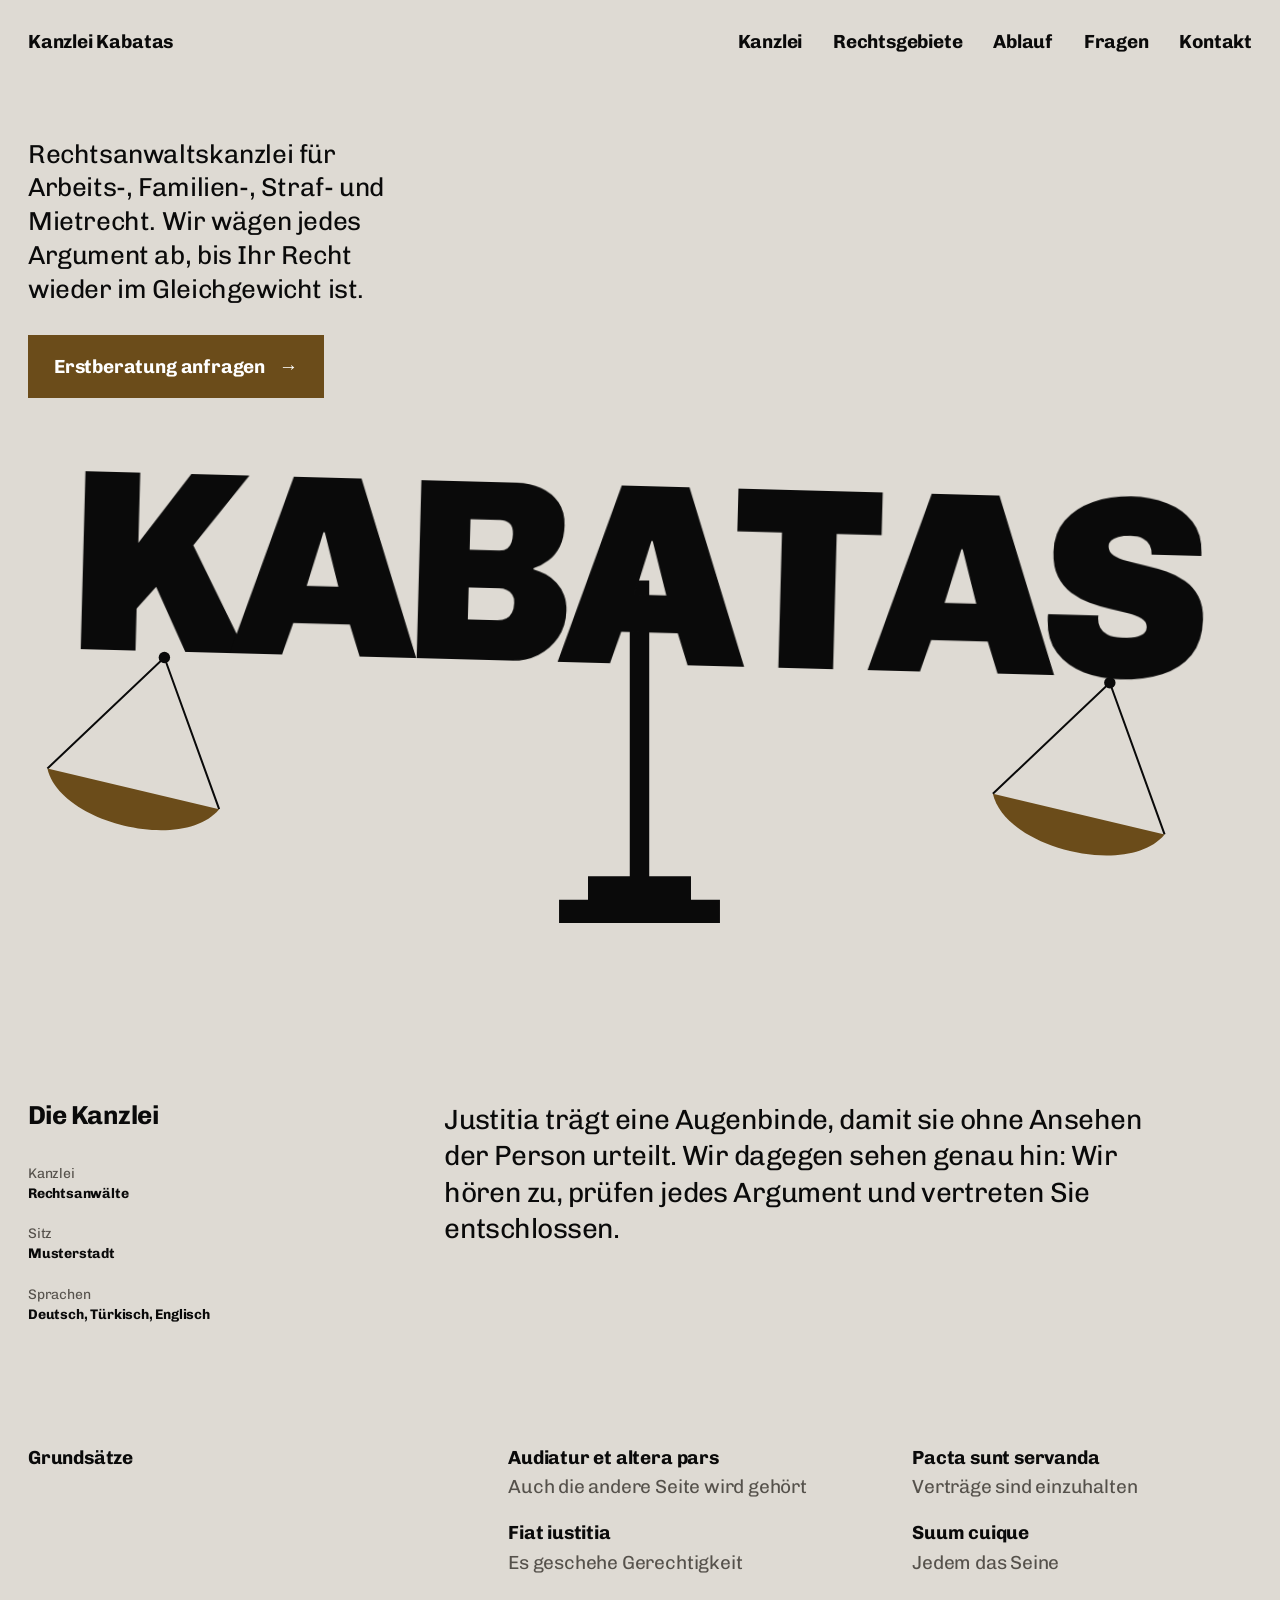
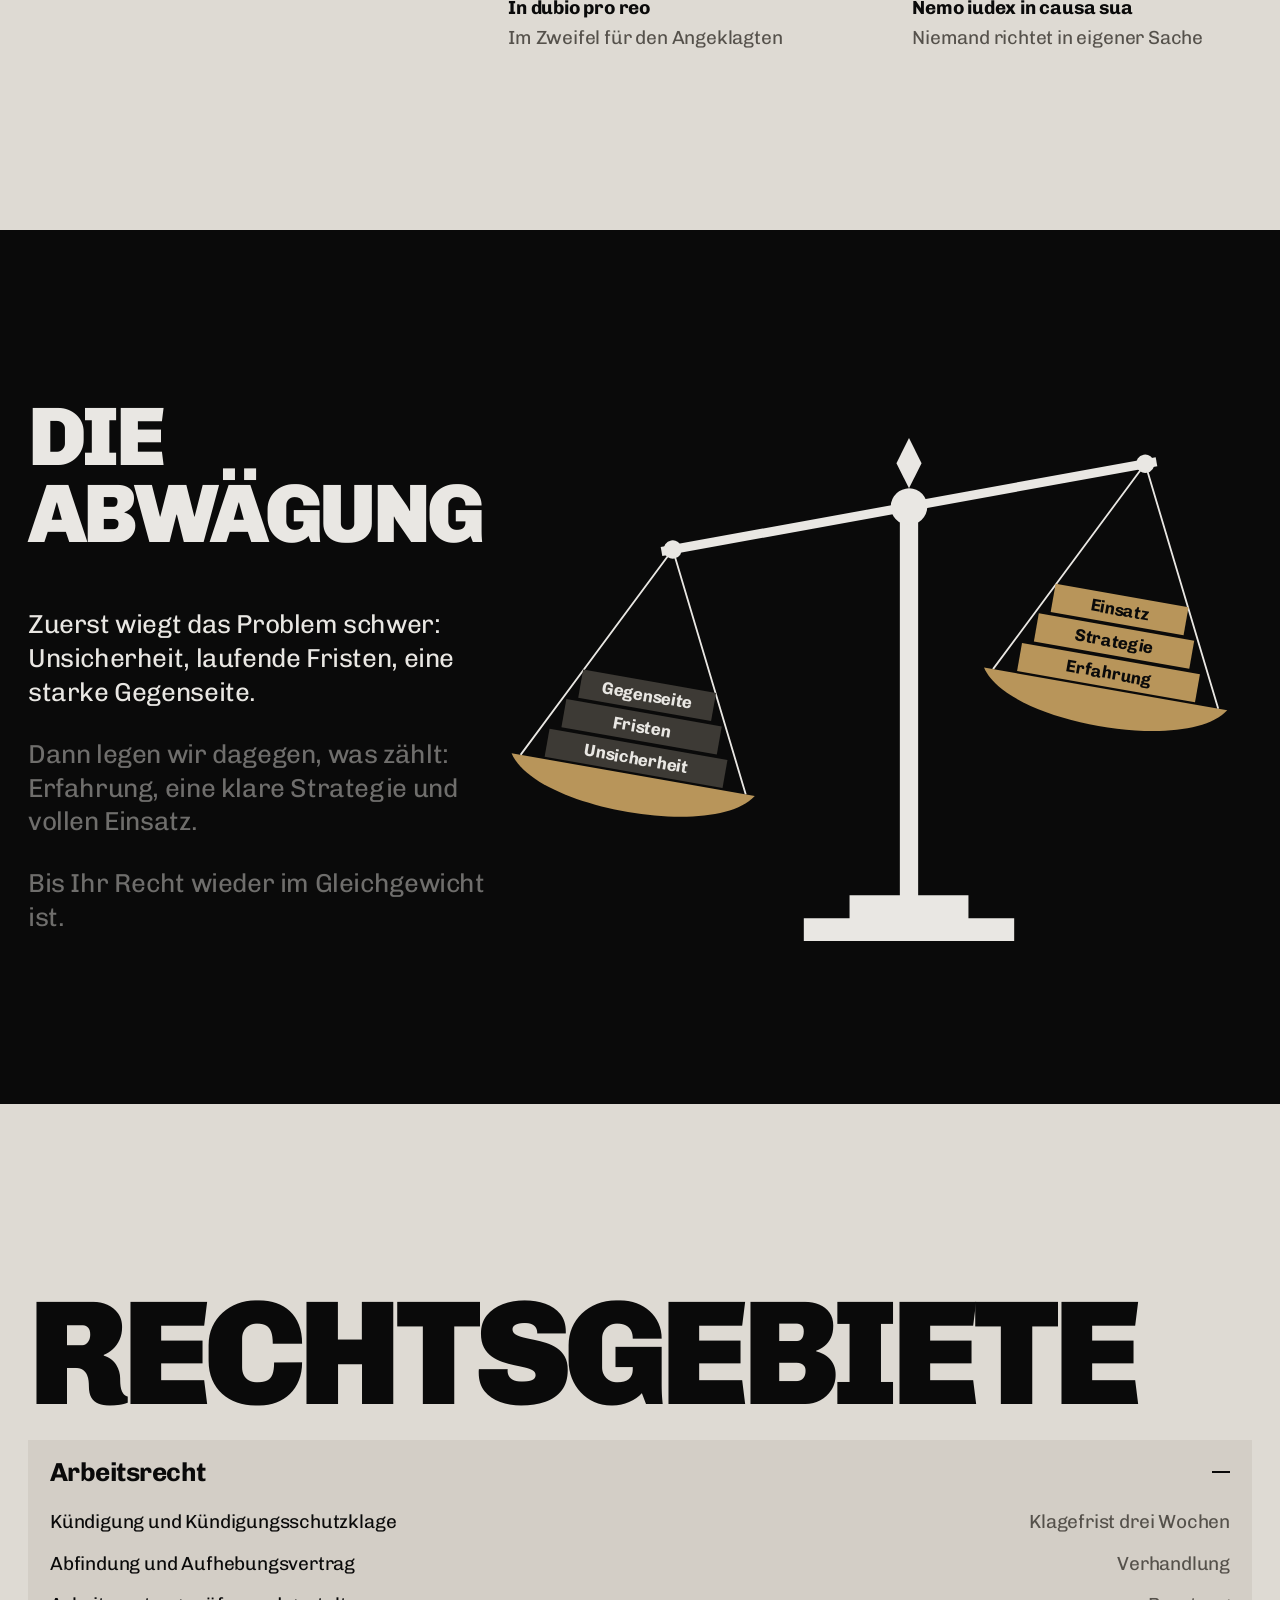
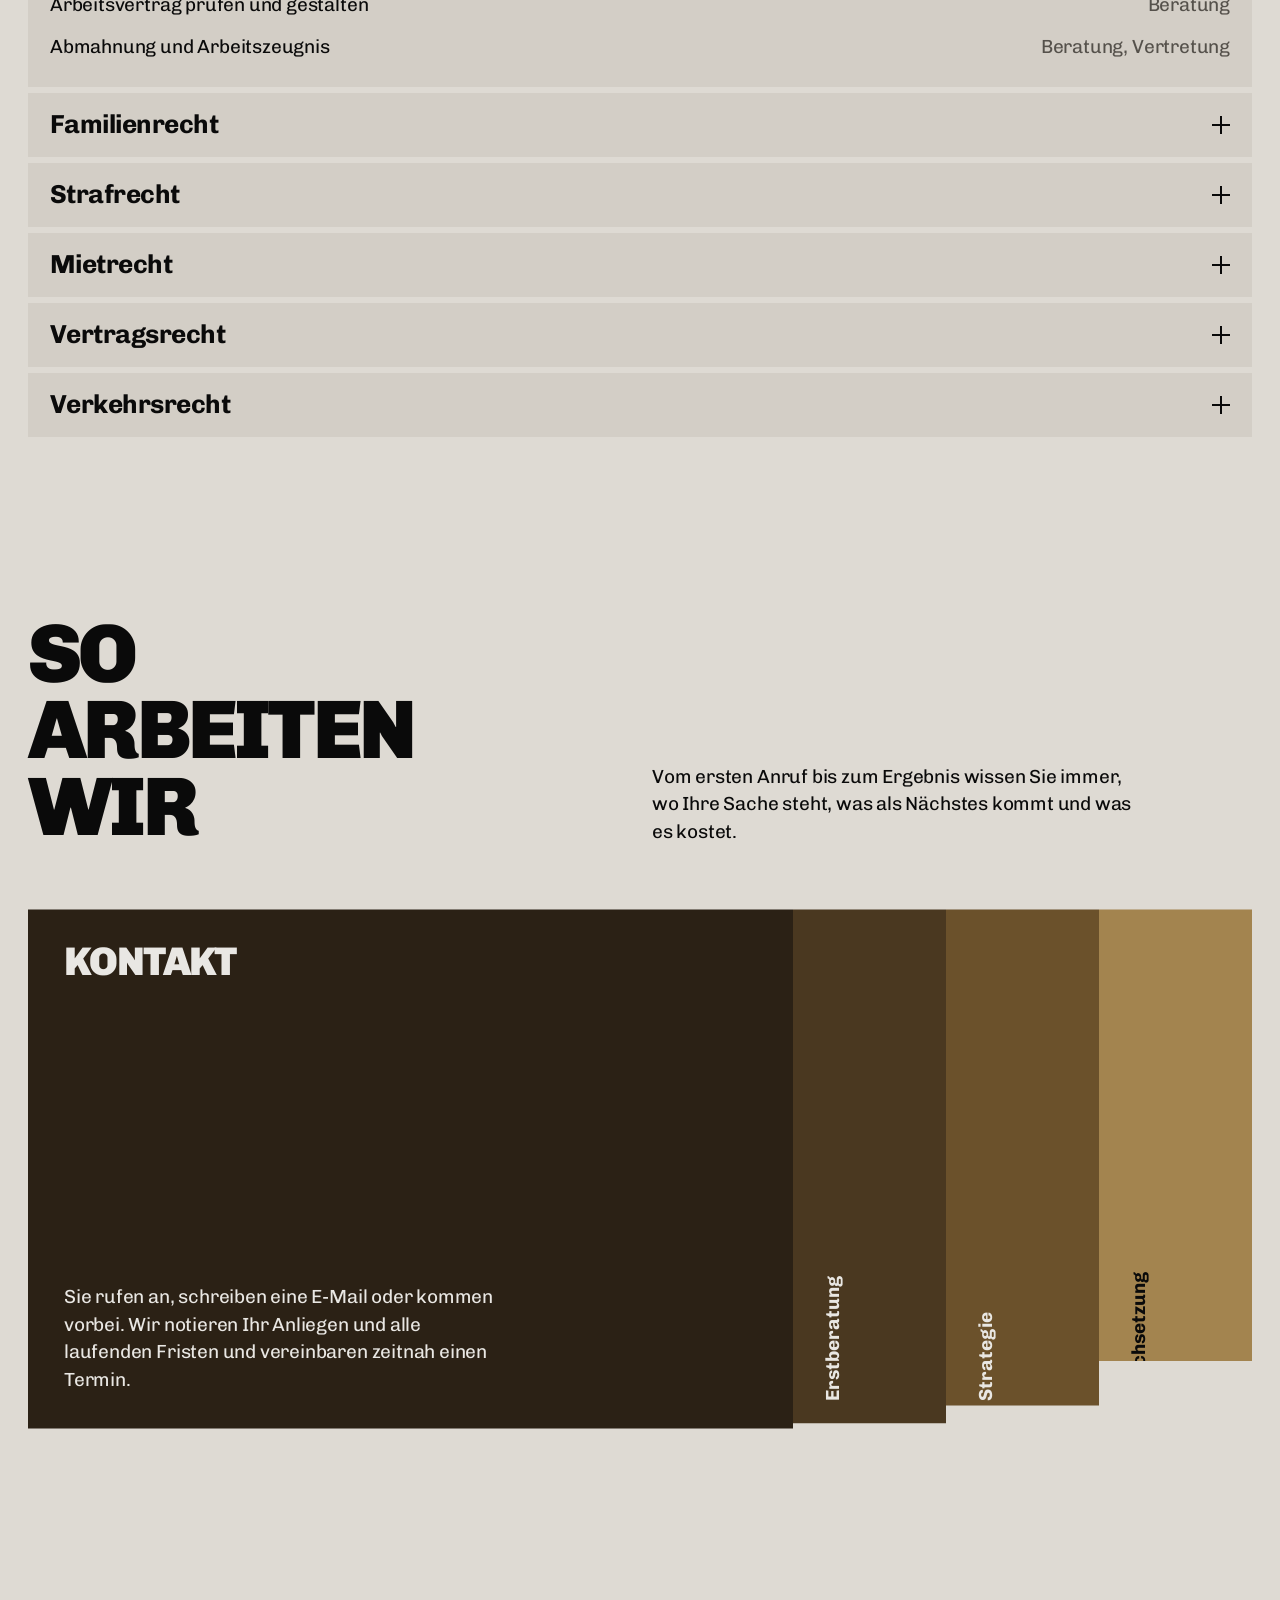
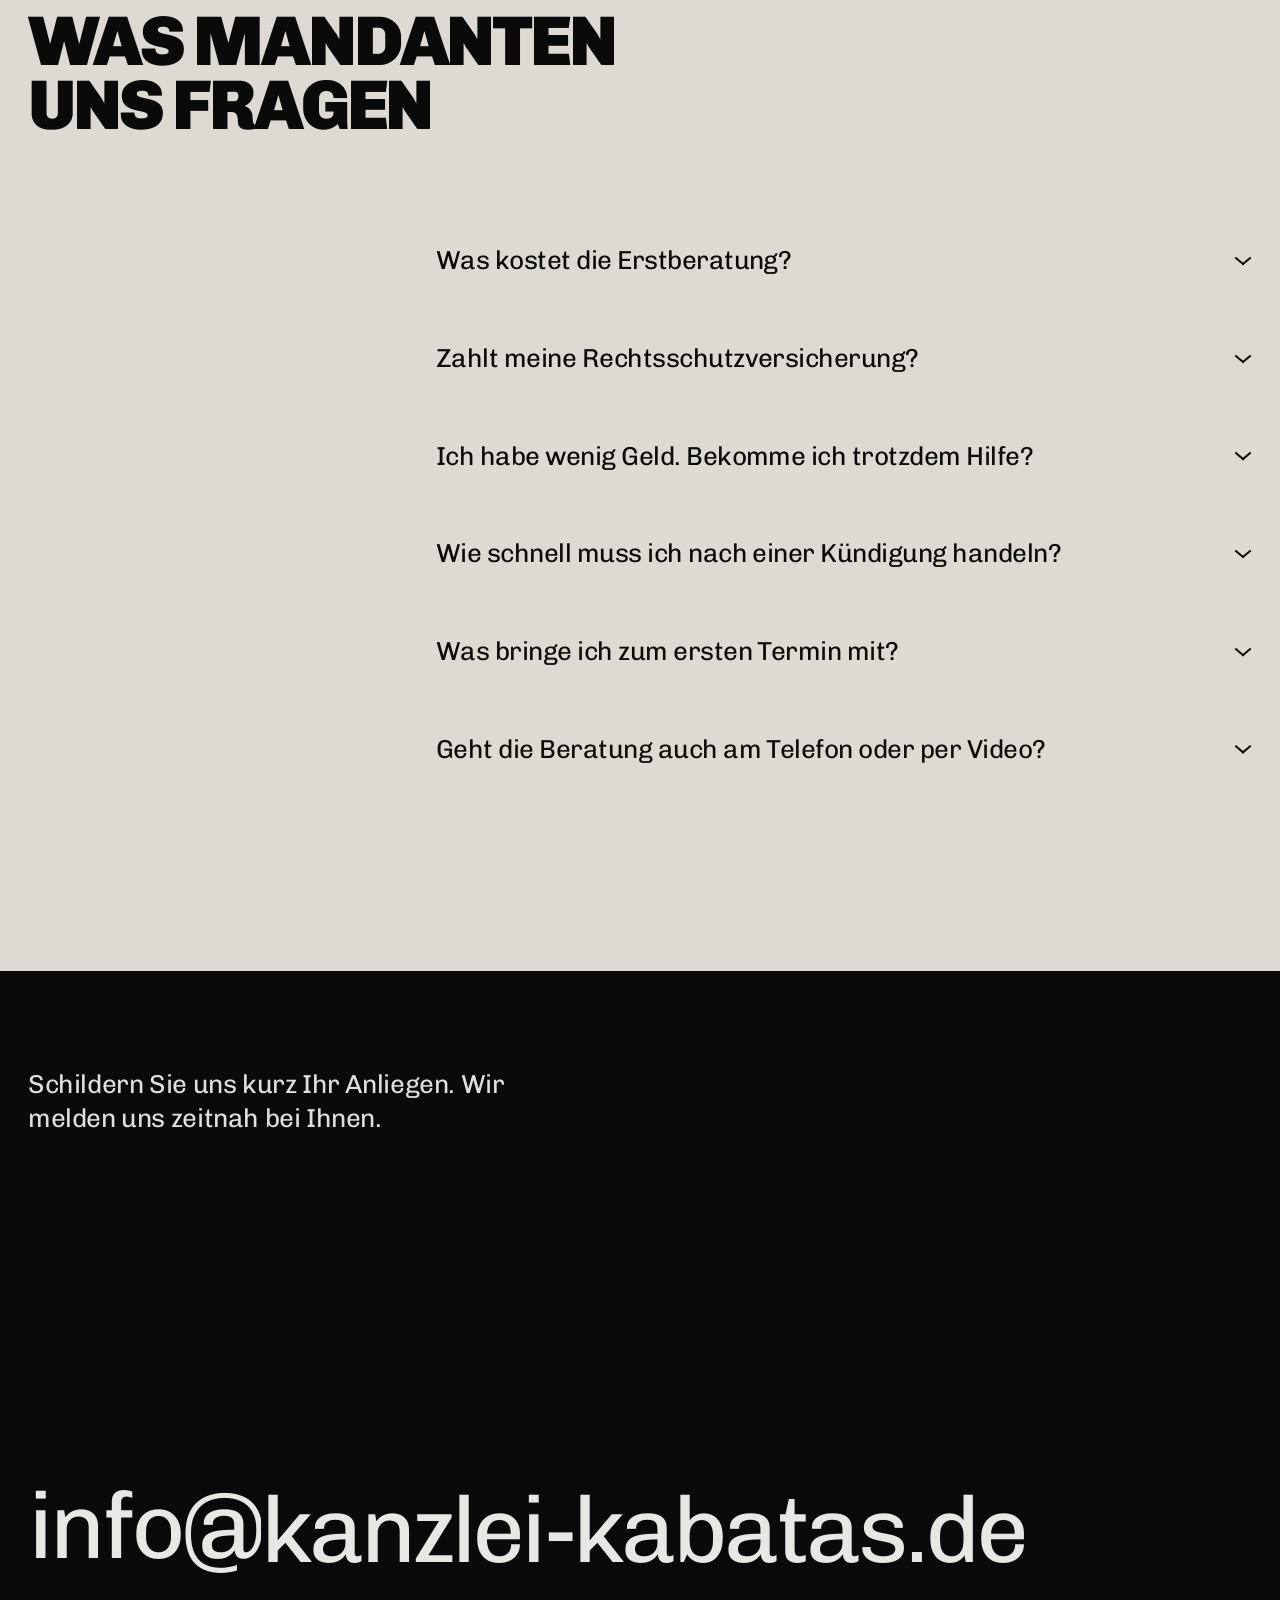
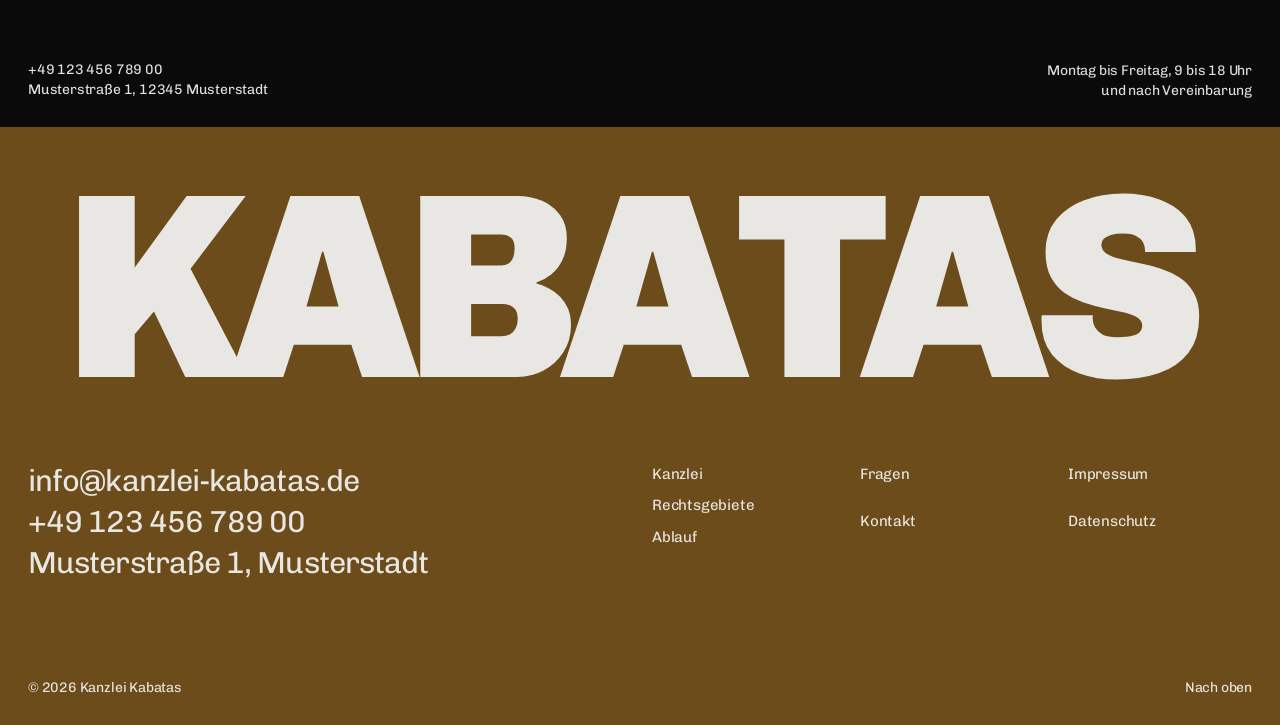
==== commit 49355b77: "Redesign: Name als Waagebalken, Scroll-Szenen ohne Anhalten, weiches Scrollen - KABATAS als riesiger" ====
--- a/index.html
+++ b/index.html
@@ -4,347 +4,268 @@
   <meta charset="utf-8">
   <meta name="viewport" content="width=device-width, initial-scale=1">
   <title>Kanzlei Kabatas – Rechtsanwälte</title>
-  <meta name="description" content="Kanzlei Kabatas – Ihre Rechtsanwaltskanzlei. Wir bringen Ihr Recht ins Gleichgewicht.">
-  <meta name="theme-color" content="#0d1220">
+  <meta name="description" content="Kanzlei Kabatas – Rechtsanwaltskanzlei für Arbeits-, Familien-, Straf-, Miet-, Vertrags- und Verkehrsrecht. Wir wägen ab, bis Ihr Recht im Gleichgewicht ist.">
+  <meta name="theme-color" content="#dedad3">
   <link rel="icon" href="assets/favicon.svg" type="image/svg+xml">
-  <link rel="preconnect" href="https://fonts.googleapis.com">
-  <link rel="preconnect" href="https://fonts.gstatic.com" crossorigin>
-  <link href="https://fonts.googleapis.com/css2?family=Cormorant+Garamond:ital,wght@0,400;0,500;0,600;1,400;1,500&family=Manrope:wght@400;500;600&display=swap" rel="stylesheet">
+  <link rel="preload" href="fonts/chivo-latin-900-normal.woff2" as="font" type="font/woff2" crossorigin>
+  <link rel="preload" href="fonts/chivo-latin-400-normal.woff2" as="font" type="font/woff2" crossorigin>
+  <script>document.documentElement.classList.add('js')</script>
   <link rel="stylesheet" href="styles.css">
 </head>
 <body>
-  <div class="loader" aria-hidden="true">
-    <div class="loader__mark">
-      <span class="loader__line"></span>
-      <span class="loader__word">Kabatas</span>
-    </div>
-  </div>
-
-  <header class="nav" id="top">
-    <a class="nav__brand" href="#top" aria-label="Kanzlei Kabatas – Startseite">
-      <svg class="nav__logo" viewBox="0 0 40 40" aria-hidden="true">
-        <path d="M20 6v26M12 34h16M8 12h24" />
-        <path d="M8 12l-5 10h10zM32 12l-5 10h10z" />
-        <circle cx="20" cy="6" r="2" />
-      </svg>
-      <span>Kanzlei <em>Kabatas</em></span>
-    </a>
-    <nav class="nav__links" aria-label="Hauptnavigation">
-      <a href="#kanzlei">Kanzlei</a>
-      <a href="#rechtsgebiete">Rechtsgebiete</a>
-      <a href="#ablauf">Ablauf</a>
-      <a href="#kontakt" class="nav__cta">Termin vereinbaren</a>
+  <a class="skip" href="#kanzlei">Zum Inhalt springen</a>
+
+  <!-- ERSTER BILDSCHIRM: Der Name ist der Waagebalken -->
+  <header class="hero" id="top">
+    <nav class="bar" aria-label="Hauptnavigation">
+      <a class="bar__mark" href="#top">Kanzlei Kabatas</a>
+      <div class="bar__links">
+        <a class="link" href="#kanzlei">Kanzlei</a>
+        <a class="link" href="#rechtsgebiete">Rechtsgebiete</a>
+        <a class="link" href="#ablauf">Ablauf</a>
+        <a class="link" href="#fragen">Fragen</a>
+        <a class="link" href="#kontakt">Kontakt</a>
+      </div>
+      <button class="bar__menu" type="button" aria-expanded="false" aria-controls="menu">Menü</button>
     </nav>
-    <button class="nav__toggle" aria-label="Menü öffnen" aria-expanded="false" aria-controls="mobile-menu">
-      <span></span><span></span>
-    </button>
+
+    <div class="hero__copy">
+      <p class="hero__lead" data-load style="--d:380ms">Rechtsanwaltskanzlei für Arbeits-, Familien-, Straf- und Mietrecht. Wir wägen jedes Argument ab, bis Ihr Recht wieder im Gleichgewicht ist.</p>
+      <a class="button" data-load style="--d:460ms" href="#kontakt">Erstberatung anfragen</a>
+    </div>
+
+    <div class="monument" data-monument>
+      <svg class="monument__rig" data-rig aria-hidden="true"></svg>
+      <h1 class="monument__word" data-beam tabindex="0" aria-label="Kanzlei Kabatas">
+        <span class="monument__chars" aria-hidden="true"><span>K</span><span>A</span><span>B</span><span>A</span><span>T</span><span>A</span><span>S</span></span>
+      </h1>
+    </div>
   </header>
 
-  <div class="mobile-menu" id="mobile-menu" hidden>
+  <div class="menu" id="menu" hidden>
     <a href="#kanzlei">Kanzlei</a>
     <a href="#rechtsgebiete">Rechtsgebiete</a>
     <a href="#ablauf">Ablauf</a>
+    <a href="#fragen">Fragen</a>
     <a href="#kontakt">Kontakt</a>
   </div>
 
   <main>
-    <!-- HERO -->
-    <section class="hero">
-      <div class="hero__glow" aria-hidden="true"></div>
-      <div class="hero__inner">
-        <div class="hero__text">
-          <p class="eyebrow hero__eyebrow">Rechtsanwaltskanzlei</p>
-          <h1 class="hero__title">
-            <span class="line"><span>Recht im</span></span>
-            <span class="line"><span><em>Gleichgewicht.</em></span></span>
-          </h1>
-          <p class="hero__lead">
-            Jeder Fall beginnt mit einer Schieflage. Wir wägen ab, prüfen jedes Argument
-            und legen mit Erfahrung und Klarheit in die Waagschale, was für Sie zählt.
-          </p>
-          <div class="hero__actions">
-            <a href="#kontakt" class="btn btn--gold">Erstberatung anfragen</a>
-            <a href="#rechtsgebiete" class="btn btn--ghost">Unsere Rechtsgebiete</a>
-          </div>
-        </div>
-        <div class="hero__scale" data-scale="hero" aria-hidden="true"></div>
-      </div>
-      <a class="hero__scroll" href="#kanzlei" aria-label="Weiter nach unten">
-        <span></span>
-      </a>
-    </section>
-
-    <!-- MAXIMEN-BAND -->
-    <div class="marquee" aria-hidden="true">
-      <div class="marquee__track">
-        <span>Audiatur et altera pars</span><i>⚖</i>
-        <span>Fiat iustitia</span><i>⚖</i>
-        <span>In dubio pro reo</span><i>⚖</i>
-        <span>Pacta sunt servanda</span><i>⚖</i>
-        <span>Suum cuique</span><i>⚖</i>
-        <span>Audiatur et altera pars</span><i>⚖</i>
-        <span>Fiat iustitia</span><i>⚖</i>
-        <span>In dubio pro reo</span><i>⚖</i>
-        <span>Pacta sunt servanda</span><i>⚖</i>
-        <span>Suum cuique</span><i>⚖</i>
-      </div>
-    </div>
-
     <!-- KANZLEI -->
-    <section class="about section" id="kanzlei">
-      <div class="container about__grid">
-        <div class="about__label reveal">
-          <p class="eyebrow">01 — Die Kanzlei</p>
-        </div>
-        <div class="about__body">
-          <h2 class="display reveal">
-            Justitia trägt eine Augenbinde, damit sie <em>ohne Ansehen der Person</em> urteilt.
-            Wir dagegen sehen genau hin.
-          </h2>
-          <div class="about__cols">
-            <p class="reveal" style="--d:.1s">
-              Die Kanzlei Kabatas steht für eine Rechtsberatung, die zuhört, bevor sie urteilt.
-              Wir nehmen uns Zeit, Ihre Situation in allen Facetten zu verstehen – denn erst wer
-              beide Seiten kennt, kann sie gerecht gegeneinander abwägen.
-            </p>
-            <p class="reveal" style="--d:.2s">
-              Ob außergerichtliche Einigung oder entschlossene Vertretung vor Gericht:
-              Wir begleiten Sie persönlich, verständlich und mit dem klaren Ziel,
-              die Waage zu Ihren Gunsten ins Gleichgewicht zu bringen.
-            </p>
-          </div>
-          <ul class="values">
-            <li class="reveal" style="--d:.1s">
-              <span class="values__num">I</span>
-              <h3>Abwägung</h3>
-              <p>Jedes Argument wird geprüft – für und gegen Sie.</p>
-            </li>
-            <li class="reveal" style="--d:.2s">
-              <span class="values__num">II</span>
-              <h3>Klarheit</h3>
-              <p>Verständliche Einschätzungen statt Juristendeutsch.</p>
-            </li>
-            <li class="reveal" style="--d:.3s">
-              <span class="values__num">III</span>
-              <h3>Entschlossenheit</h3>
-              <p>Wenn es darauf ankommt, stehen wir fest an Ihrer Seite.</p>
-            </li>
-          </ul>
-        </div>
-      </div>
-    </section>
-
-    <!-- ABWÄGUNG (scrollgesteuert) -->
-    <section class="weigh" aria-label="Wie wir abwägen">
-      <div class="weigh__sticky">
-        <div class="weigh__copy">
-          <p class="eyebrow">02 — Die Abwägung</p>
-          <div class="weigh__phases">
-            <div class="weigh__phase is-active" data-phase="0">
-              <h2 class="display">Am Anfang wiegt das <em>Problem</em> schwer.</h2>
-              <p>Unsicherheit, laufende Fristen, eine starke Gegenseite – wer zu uns kommt, spürt die Schieflage.</p>
-            </div>
-            <div class="weigh__phase" data-phase="1">
-              <h2 class="display">Wir legen in die Waagschale, <em>was zählt</em>.</h2>
-              <p>Erfahrung, eine durchdachte Strategie und vollen Einsatz für Ihr Anliegen.</p>
-            </div>
-            <div class="weigh__phase" data-phase="2">
-              <h2 class="display">Bis das <em>Gleichgewicht</em> wiederhergestellt ist.</h2>
-              <p>Denn Gerechtigkeit ist kein Zufall – sie ist das Ergebnis sorgfältiger Arbeit.</p>
-            </div>
-          </div>
-          <div class="weigh__progress"><span></span></div>
-        </div>
-        <div class="weigh__scale" data-scale="weigh" aria-hidden="true"></div>
-      </div>
-    </section>
-
-    <!-- RECHTSGEBIETE -->
-    <section class="areas section" id="rechtsgebiete">
-      <div class="container">
-        <div class="section__head">
-          <p class="eyebrow reveal">03 — Rechtsgebiete</p>
-          <h2 class="display reveal" style="--d:.1s">Wofür wir <em>eintreten</em>.</h2>
-        </div>
-        <div class="areas__grid">
-          <article class="card reveal" style="--d:.05s">
-            <div class="card__icon"><svg viewBox="0 0 48 48"><use href="#mini-scale"/></svg></div>
-            <h3>Arbeitsrecht</h3>
-            <p>Kündigung, Abfindung, Arbeitsvertrag und Zeugnis – für Arbeitnehmer wie Arbeitgeber.</p>
-            <span class="card__more">Mehr erfahren</span>
-          </article>
-          <article class="card reveal" style="--d:.1s">
-            <div class="card__icon"><svg viewBox="0 0 48 48"><use href="#mini-scale"/></svg></div>
-            <h3>Familienrecht</h3>
-            <p>Scheidung, Unterhalt, Sorge- und Umgangsrecht – mit Feingefühl und Klarheit.</p>
-            <span class="card__more">Mehr erfahren</span>
-          </article>
-          <article class="card reveal" style="--d:.15s">
-            <div class="card__icon"><svg viewBox="0 0 48 48"><use href="#mini-scale"/></svg></div>
-            <h3>Strafrecht</h3>
-            <p>Verteidigung im Ermittlungs- und Strafverfahren – diskret, schnell und konsequent.</p>
-            <span class="card__more">Mehr erfahren</span>
-          </article>
-          <article class="card reveal" style="--d:.2s">
-            <div class="card__icon"><svg viewBox="0 0 48 48"><use href="#mini-scale"/></svg></div>
-            <h3>Mietrecht</h3>
-            <p>Mieterhöhung, Nebenkosten, Eigenbedarf und Räumung – für Mieter und Vermieter.</p>
-            <span class="card__more">Mehr erfahren</span>
-          </article>
-          <article class="card reveal" style="--d:.25s">
-            <div class="card__icon"><svg viewBox="0 0 48 48"><use href="#mini-scale"/></svg></div>
-            <h3>Vertragsrecht</h3>
-            <p>Gestaltung, Prüfung und Durchsetzung von Verträgen im privaten und gewerblichen Bereich.</p>
-            <span class="card__more">Mehr erfahren</span>
-          </article>
-          <article class="card reveal" style="--d:.3s">
-            <div class="card__icon"><svg viewBox="0 0 48 48"><use href="#mini-scale"/></svg></div>
-            <h3>Verkehrsrecht</h3>
-            <p>Unfallregulierung, Bußgeld und Führerschein – damit Sie schnell wieder mobil sind.</p>
-            <span class="card__more">Mehr erfahren</span>
-          </article>
-        </div>
-      </div>
-    </section>
-
-    <!-- ZITAT -->
-    <section class="quote">
-      <div class="container">
-        <blockquote class="reveal">
-          <p>„Fiat iustitia –<br><em>es geschehe Gerechtigkeit.“</em></p>
-        </blockquote>
-      </div>
-    </section>
-
-    <!-- ABLAUF -->
-    <section class="process section" id="ablauf">
-      <div class="container process__grid">
-        <div class="section__head process__head">
-          <p class="eyebrow reveal">04 — Ablauf</p>
-          <h2 class="display reveal" style="--d:.1s">Vier Schritte zu <em>Ihrem Recht</em>.</h2>
-          <p class="reveal" style="--d:.2s">Transparent von der ersten Nachricht bis zum Abschluss Ihres Mandats.</p>
-        </div>
-        <ol class="steps">
-          <span class="steps__line" aria-hidden="true"><span></span></span>
-          <li class="step reveal">
-            <span class="step__dot"></span>
-            <span class="step__num">01</span>
-            <h3>Kontakt aufnehmen</h3>
-            <p>Telefonisch, per E-Mail oder über das Formular – wir melden uns zeitnah bei Ihnen.</p>
-          </li>
-          <li class="step reveal">
-            <span class="step__dot"></span>
-            <span class="step__num">02</span>
-            <h3>Erstberatung</h3>
-            <p>Wir hören zu, sichten Ihre Unterlagen und geben Ihnen eine ehrliche erste Einschätzung.</p>
-          </li>
-          <li class="step reveal">
-            <span class="step__dot"></span>
-            <span class="step__num">03</span>
-            <h3>Strategie</h3>
-            <p>Gemeinsam wägen wir Chancen, Risiken und Kosten ab und legen das Vorgehen fest.</p>
-          </li>
-          <li class="step reveal">
-            <span class="step__dot"></span>
-            <span class="step__num">04</span>
-            <h3>Durchsetzung</h3>
-            <p>Wir vertreten Ihre Interessen – außergerichtlich oder vor Gericht – bis zum Ergebnis.</p>
-          </li>
-        </ol>
-      </div>
-    </section>
-
-    <!-- KONTAKT -->
-    <section class="contact section" id="kontakt">
-      <div class="container contact__grid">
-        <div class="contact__info">
-          <p class="eyebrow reveal">05 — Kontakt</p>
-          <h2 class="display reveal" style="--d:.1s">Bringen wir Ihre Sache ins <em>Lot</em>.</h2>
-          <dl class="contact__list">
-            <div class="reveal" style="--d:.15s">
-              <dt>Adresse</dt>
-              <dd>Musterstraße 1<br>12345 Musterstadt</dd>
-            </div>
-            <div class="reveal" style="--d:.2s">
-              <dt>Telefon</dt>
-              <dd><a href="tel:+4912345678900">+49 (0) 123 456 789 00</a></dd>
-            </div>
-            <div class="reveal" style="--d:.25s">
-              <dt>E-Mail</dt>
-              <dd><a href="mailto:info@kanzlei-kabatas.de">info@kanzlei-kabatas.de</a></dd>
-            </div>
-            <div class="reveal" style="--d:.3s">
-              <dt>Sprechzeiten</dt>
-              <dd>Mo – Fr, 9:00 – 18:00 Uhr<br>und nach Vereinbarung</dd>
-            </div>
+    <section class="about" id="kanzlei" aria-labelledby="about-title">
+      <div class="about__row">
+        <div class="about__side">
+          <h2 class="about__title" id="about-title" data-rise>Die Kanzlei</h2>
+          <dl class="facts">
+            <div data-rise><dt>Kanzlei</dt><dd>Rechtsanwälte</dd></div>
+            <div data-rise><dt>Sitz</dt><dd>Musterstadt</dd></div>
+            <div data-rise><dt>Sprachen</dt><dd>Deutsch, Türkisch, Englisch</dd></div>
           </dl>
         </div>
-        <form class="form reveal" style="--d:.15s" novalidate>
-          <div class="field">
-            <input id="f-name" name="name" type="text" placeholder=" " required autocomplete="name">
-            <label for="f-name">Ihr Name</label>
-          </div>
-          <div class="field">
-            <input id="f-mail" name="email" type="email" placeholder=" " required autocomplete="email">
-            <label for="f-mail">E-Mail-Adresse</label>
-          </div>
-          <div class="field">
-            <select id="f-area" name="area">
-              <option>Arbeitsrecht</option>
-              <option>Familienrecht</option>
-              <option>Strafrecht</option>
-              <option>Mietrecht</option>
-              <option>Vertragsrecht</option>
-              <option>Verkehrsrecht</option>
-              <option>Sonstiges</option>
-            </select>
-            <label for="f-area" class="is-fixed">Rechtsgebiet</label>
-          </div>
-          <div class="field">
-            <textarea id="f-msg" name="message" rows="4" placeholder=" " required></textarea>
-            <label for="f-msg">Worum geht es?</label>
-          </div>
-          <label class="check">
-            <input type="checkbox" required>
-            <span>Ich habe die <a href="#">Datenschutzerklärung</a> gelesen und stimme der Verarbeitung meiner Angaben zu.</span>
-          </label>
-          <button class="btn btn--gold btn--full" type="submit">
-            <span>Anfrage senden</span>
-          </button>
-          <p class="form__status" role="status" aria-live="polite"></p>
-        </form>
+        <p class="about__text" data-lines>Justitia trägt eine Augenbinde, damit sie ohne Ansehen der Person urteilt. Wir dagegen sehen genau hin: Wir hören zu, prüfen jedes Argument und vertreten Sie entschlossen.</p>
+      </div>
+      <div class="about__row about__row--record">
+        <h3 class="about__word" data-rise>Grundsätze</h3>
+        <ul class="record">
+          <li data-rise><span>Audiatur et altera pars</span><span>Auch die andere Seite wird gehört</span></li>
+          <li data-rise><span>Fiat iustitia</span><span>Es geschehe Gerechtigkeit</span></li>
+          <li data-rise><span>In dubio pro reo</span><span>Im Zweifel für den Angeklagten</span></li>
+        </ul>
+        <ul class="record">
+          <li data-rise><span>Pacta sunt servanda</span><span>Verträge sind einzuhalten</span></li>
+          <li data-rise><span>Suum cuique</span><span>Jedem das Seine</span></li>
+          <li data-rise><span>Nemo iudex in causa sua</span><span>Niemand richtet in eigener Sache</span></li>
+        </ul>
+      </div>
+    </section>
+
+    <!-- DIE ABWÄGUNG: läuft beim normalen Scrollen mit, nichts bleibt stehen -->
+    <section class="weigh" aria-labelledby="weigh-title">
+      <div class="weigh__copy">
+        <h2 class="weigh__title" id="weigh-title" data-rise>Die Abwägung</h2>
+        <ol class="weigh__steps">
+          <li data-step="0">Zuerst wiegt das Problem schwer: Unsicherheit, laufende Fristen, eine starke Gegenseite.</li>
+          <li data-step="1">Dann legen wir dagegen, was zählt: Erfahrung, eine klare Strategie und vollen Einsatz.</li>
+          <li data-step="2">Bis Ihr Recht wieder im Gleichgewicht ist.</li>
+        </ol>
+      </div>
+      <div class="weigh__scale" data-weigh aria-hidden="true"></div>
+    </section>
+
+    <!-- RECHTSGEBIETE -->
+    <section class="areas" id="rechtsgebiete" aria-labelledby="areas-title">
+      <h2 class="areas__word" id="areas-title"><span data-fit>Rechtsgebiete</span></h2>
+      <div class="bars">
+        <details class="bar-row" open data-rise>
+          <summary><span>Arbeitsrecht</span><i aria-hidden="true"></i></summary>
+          <ul>
+            <li><span>Kündigung und Kündigungsschutzklage</span><span>Klagefrist drei Wochen</span></li>
+            <li><span>Abfindung und Aufhebungsvertrag</span><span>Verhandlung</span></li>
+            <li><span>Arbeitsvertrag prüfen und gestalten</span><span>Beratung</span></li>
+            <li><span>Abmahnung und Arbeitszeugnis</span><span>Beratung, Vertretung</span></li>
+          </ul>
+        </details>
+        <details class="bar-row" data-rise>
+          <summary><span>Familienrecht</span><i aria-hidden="true"></i></summary>
+          <ul>
+            <li><span>Trennung und Scheidung</span><span>Vertretung vor dem Familiengericht</span></li>
+            <li><span>Kindes- und Ehegattenunterhalt</span><span>Berechnung, Durchsetzung</span></li>
+            <li><span>Sorgerecht und Umgangsrecht</span><span>Beratung, Vertretung</span></li>
+            <li><span>Zugewinnausgleich und Eheverträge</span><span>Beratung, Gestaltung</span></li>
+          </ul>
+        </details>
+        <details class="bar-row" data-rise>
+          <summary><span>Strafrecht</span><i aria-hidden="true"></i></summary>
+          <ul>
+            <li><span>Vorladung und Ermittlungsverfahren</span><span>Akteneinsicht</span></li>
+            <li><span>Verteidigung in der Hauptverhandlung</span><span>Vertretung</span></li>
+            <li><span>Strafbefehl und Einspruch</span><span>Einspruchsfrist zwei Wochen</span></li>
+          </ul>
+        </details>
+        <details class="bar-row" data-rise>
+          <summary><span>Mietrecht</span><i aria-hidden="true"></i></summary>
+          <ul>
+            <li><span>Mieterhöhung und Nebenkostenabrechnung</span><span>Prüfung</span></li>
+            <li><span>Kündigung wegen Eigenbedarf</span><span>Mieter und Vermieter</span></li>
+            <li><span>Mängel und Mietminderung</span><span>Beratung, Vertretung</span></li>
+            <li><span>Räumung</span><span>Vertretung</span></li>
+          </ul>
+        </details>
+        <details class="bar-row" data-rise>
+          <summary><span>Vertragsrecht</span><i aria-hidden="true"></i></summary>
+          <ul>
+            <li><span>Verträge prüfen, bevor Sie unterschreiben</span><span>Prüfung</span></li>
+            <li><span>Kaufverträge und Werkverträge</span><span>Gestaltung</span></li>
+            <li><span>Forderungen durchsetzen oder abwehren</span><span>Vertretung</span></li>
+          </ul>
+        </details>
+        <details class="bar-row" data-rise>
+          <summary><span>Verkehrsrecht</span><i aria-hidden="true"></i></summary>
+          <ul>
+            <li><span>Unfallregulierung und Schmerzensgeld</span><span>Durchsetzung</span></li>
+            <li><span>Bußgeldbescheid und Fahrverbot</span><span>Einspruchsfrist zwei Wochen</span></li>
+            <li><span>Führerscheinentzug</span><span>Verteidigung</span></li>
+          </ul>
+        </details>
+      </div>
+    </section>
+
+    <!-- ABLAUF -->
+    <section class="process" id="ablauf" aria-labelledby="process-title">
+      <div class="process__intro">
+        <h2 class="process__title" id="process-title" data-rise>So arbeiten wir</h2>
+        <p data-rise>Vom ersten Anruf bis zum Ergebnis wissen Sie immer, wo Ihre Sache steht, was als Nächstes kommt und was es kostet.</p>
+      </div>
+      <ol class="stages">
+        <li class="stage is-open">
+          <button class="stage__tab" type="button" aria-expanded="true"><span>Kontakt</span></button>
+          <div class="stage__body">
+            <h3>Kontakt</h3>
+            <p>Sie rufen an, schreiben eine E-Mail oder kommen vorbei. Wir notieren Ihr Anliegen und alle laufenden Fristen und vereinbaren zeitnah einen Termin.</p>
+          </div>
+        </li>
+        <li class="stage">
+          <button class="stage__tab" type="button" aria-expanded="false"><span>Erstberatung</span></button>
+          <div class="stage__body">
+            <h3>Erstberatung</h3>
+            <p>Wir hören zu, sichten Ihre Unterlagen und geben Ihnen eine ehrliche erste Einschätzung, auch dann, wenn sie unbequem ist.</p>
+          </div>
+        </li>
+        <li class="stage">
+          <button class="stage__tab" type="button" aria-expanded="false"><span>Strategie</span></button>
+          <div class="stage__body">
+            <h3>Strategie</h3>
+            <p>Gemeinsam wägen wir Chancen, Risiken und Kosten gegeneinander ab und legen fest, wie wir vorgehen.</p>
+          </div>
+        </li>
+        <li class="stage">
+          <button class="stage__tab" type="button" aria-expanded="false"><span>Durchsetzung</span></button>
+          <div class="stage__body">
+            <h3>Durchsetzung</h3>
+            <p>Wir vertreten Ihre Interessen, mit Verhandlungsgeschick oder vor Gericht, bis die Sache abgeschlossen ist.</p>
+          </div>
+        </li>
+      </ol>
+    </section>
+
+    <!-- FRAGEN -->
+    <section class="faq" id="fragen" aria-labelledby="faq-title">
+      <h2 class="faq__title" id="faq-title" data-rise>Was Mandanten uns fragen</h2>
+      <div class="faq__list">
+        <details data-rise>
+          <summary>Was kostet die Erstberatung?<i aria-hidden="true"></i></summary>
+          <p>Für Verbraucher ist die Gebühr für ein erstes Beratungsgespräch gesetzlich auf höchstens 190 Euro zuzüglich Umsatzsteuer begrenzt (§ 34 RVG). Den genauen Betrag nennen wir Ihnen, bevor das Gespräch beginnt.</p>
+        </details>
+        <details data-rise>
+          <summary>Zahlt meine Rechtsschutzversicherung?<i aria-hidden="true"></i></summary>
+          <p>Häufig ja. Wir stellen die Deckungsanfrage für Sie und klären vorab, welche Kosten Ihre Versicherung übernimmt.</p>
+        </details>
+        <details data-rise>
+          <summary>Ich habe wenig Geld. Bekomme ich trotzdem Hilfe?<i aria-hidden="true"></i></summary>
+          <p>Ja. Außergerichtlich gibt es Beratungshilfe mit einem Berechtigungsschein vom Amtsgericht, für ein Gerichtsverfahren Prozess- oder Verfahrenskostenhilfe. Wir helfen beim Antrag.</p>
+        </details>
+        <details data-rise>
+          <summary>Wie schnell muss ich nach einer Kündigung handeln?<i aria-hidden="true"></i></summary>
+          <p>Sehr schnell. Die Kündigungsschutzklage muss innerhalb von drei Wochen nach Zugang der Kündigung beim Arbeitsgericht eingehen (§ 4 KSchG). Melden Sie sich am besten sofort.</p>
+        </details>
+        <details data-rise>
+          <summary>Was bringe ich zum ersten Termin mit?<i aria-hidden="true"></i></summary>
+          <p>Alle Schreiben, Verträge und Bescheide zur Sache, möglichst mit dem Datum, an dem Sie sie erhalten haben, und eine kurze Notiz, was wann passiert ist.</p>
+        </details>
+        <details data-rise>
+          <summary>Geht die Beratung auch am Telefon oder per Video?<i aria-hidden="true"></i></summary>
+          <p>Ja. Wenn Sie nicht in die Kanzlei kommen können, beraten wir Sie auch telefonisch oder in einem Videogespräch.</p>
+        </details>
+      </div>
+    </section>
+
+    <!-- KONTAKT -->
+    <section class="contact" id="kontakt" aria-labelledby="contact-title">
+      <h2 class="contact__title" id="contact-title" data-rise>Schildern Sie uns kurz Ihr Anliegen. Wir melden uns zeitnah bei Ihnen.</h2>
+      <a class="contact__mail" data-mail href="mailto:info@kanzlei-kabatas.de?subject=Anfrage%20Erstberatung">
+        <span class="line"><span data-mailline>info@</span></span><span class="line"><span data-mailline>kanzlei-kabatas.de</span></span>
+      </a>
+      <div class="contact__foot">
+        <p data-rise><a class="link" href="tel:+4912345678900">+49 123 456 789 00</a><br>Musterstraße 1, 12345 Musterstadt</p>
+        <p data-rise>Montag bis Freitag, 9 bis 18 Uhr<br>und nach Vereinbarung</p>
       </div>
     </section>
   </main>
 
   <footer class="footer">
-    <div class="container footer__inner">
-      <div class="footer__brand">
-        <span>Kanzlei <em>Kabatas</em></span>
-        <p>Recht im Gleichgewicht.</p>
-      </div>
-      <nav class="footer__links" aria-label="Rechtliches">
-        <a href="#">Impressum</a>
-        <a href="#">Datenschutz</a>
-        <a href="#top">Nach oben ↑</a>
+    <p class="footer__name" aria-hidden="true"><span data-fit>Kabatas</span></p>
+    <div class="footer__row">
+      <ul class="footer__places">
+        <li><a href="mailto:info@kanzlei-kabatas.de">info@kanzlei-kabatas.de</a></li>
+        <li><a href="tel:+4912345678900">+49 123 456 789 00</a></li>
+        <li>Musterstraße 1, Musterstadt</li>
+      </ul>
+      <nav class="footer__links" aria-label="Weitere Links">
+        <ul>
+          <li><a class="link" href="#kanzlei">Kanzlei</a></li>
+          <li><a class="link" href="#rechtsgebiete">Rechtsgebiete</a></li>
+          <li><a class="link" href="#ablauf">Ablauf</a></li>
+        </ul>
+        <ul>
+          <li><a class="link" href="#fragen">Fragen</a></li>
+          <li><a class="link" href="#kontakt">Kontakt</a></li>
+        </ul>
+        <ul>
+          <li><a class="link" href="#">Impressum</a></li>
+          <li><a class="link" href="#">Datenschutz</a></li>
+        </ul>
       </nav>
-      <p class="footer__copy">© <span data-year></span> Kanzlei Kabatas</p>
+    </div>
+    <div class="footer__legal">
+      <p>© <span data-year>2026</span> Kanzlei Kabatas</p>
+      <a class="link" href="#top">Nach oben</a>
     </div>
   </footer>
 
-  <!-- Wiederverwendbares Mini-Waagen-Symbol -->
-  <svg width="0" height="0" style="position:absolute" aria-hidden="true">
-    <symbol id="mini-scale" viewBox="0 0 48 48">
-      <path class="ms-post" d="M24 10v30M16 42h16" />
-      <g class="ms-beam">
-        <path d="M8 14h32" />
-        <circle cx="24" cy="14" r="1.8" />
-        <g class="ms-pan ms-pan--l"><path d="M8 14l-5 11h10z" /></g>
-        <g class="ms-pan ms-pan--r"><path d="M40 14l-5 11h10z" /></g>
-      </g>
-    </symbol>
-  </svg>
-
+  <script src="vendor/gsap.min.js" defer></script>
+  <script src="vendor/ScrollTrigger.min.js" defer></script>
+  <script src="vendor/SplitText.min.js" defer></script>
+  <script src="vendor/lenis.min.js" defer></script>
   <script src="script.js" defer></script>
 </body>
 </html>
--- a/styles.css
+++ b/styles.css
@@ -2,1169 +2,925 @@
    Kanzlei Kabatas – Stylesheet
    ========================================================== */
 
+@font-face {
+  font-family: "Chivo";
+  src: url("fonts/chivo-latin-400-normal.woff2") format("woff2");
+  font-weight: 400;
+  font-display: swap;
+}
+@font-face {
+  font-family: "Chivo";
+  src: url("fonts/chivo-latin-700-normal.woff2") format("woff2");
+  font-weight: 700;
+  font-display: swap;
+}
+@font-face {
+  font-family: "Chivo";
+  src: url("fonts/chivo-latin-900-normal.woff2") format("woff2");
+  font-weight: 900;
+  font-display: swap;
+}
+
 :root {
-  --ink: #0d1220;
-  --ink-2: #141b2d;
-  --ink-3: #1d2640;
-  --paper: #f5f0e6;
-  --paper-2: #ece4d4;
-  --text: #1a1f2b;
-  --muted: #5d6270;
-  --muted-dark: #9aa0ae;
-  --gold: #c9a45c;
-  --gold-light: #ecd59c;
-  --gold-dark: #8c6b2e;
-  --line: rgba(26, 31, 43, .14);
-  --line-dark: rgba(236, 213, 156, .16);
-
-  --serif: "Cormorant Garamond", "Times New Roman", serif;
-  --sans: "Manrope", system-ui, -apple-system, "Segoe UI", sans-serif;
-
-  --ease-out: cubic-bezier(.16, 1, .3, 1);
-  --ease-in-out: cubic-bezier(.65, 0, .35, 1);
-  --gutter: clamp(16px, 5vw, 64px);
-  --max: 1240px;
+  --bg: #dedad3;
+  --surface: #d3cec6;
+  --surface-2: #c7c1b7;
+  --ink: #0a0a0a;
+  --muted: #55514b;
+  --accent: #6b4c1a;        /* Bronze der Justitia */
+  --accent-strong: #573d12;
+  --accent-ink: #ffffff;
+  --bronze: #b8955a;        /* Bronze auf dunklem Grund */
+  --paper: #e9e7e3;         /* Schrift auf dunklem Grund */
+
+  --stage-1: #2b2115;
+  --stage-2: #4a3820;
+  --stage-3: #6b512b;
+  --stage-4: #a3844f;
+
+  --font: "Chivo", "Helvetica Neue", Arial, sans-serif;
+  --step-small: clamp(0.8125rem, 0.79rem + 0.1vw, 0.875rem);
+  --step-body: clamp(1.0625rem, 1rem + 0.25vw, 1.1875rem);
+  --step-lead: clamp(1.25rem, 1.1rem + 0.7vw, 1.625rem);
+  --step-head: clamp(2.5rem, 1.2rem + 5vw, 5.5rem);
+
+  --m: 28px;
+  --gap-section: clamp(150px, 14vw, 200px);
+
+  --ease-out: cubic-bezier(0.22, 1, 0.36, 1);
+  --ease-expo: cubic-bezier(0.16, 1, 0.3, 1);
+  --ease-in-out: cubic-bezier(0.76, 0, 0.24, 1);
+  --t-press: 140ms;
+  --t-hover: 180ms;
+  --t-ui: 240ms;
+}
+
+@media (max-width: 767px) {
+  :root { --m: 20px; }
 }
 
 *, *::before, *::after { box-sizing: border-box; }
 
 html {
-  scroll-behavior: smooth;
   -webkit-text-size-adjust: 100%;
-}
+  text-size-adjust: 100%;
+}
+
+html.is-smooth { scroll-behavior: auto; }
 
 body {
   margin: 0;
-  background: var(--paper);
-  color: var(--text);
-  font-family: var(--sans);
-  font-size: 16px;
-  line-height: 1.65;
+  background: var(--bg);
+  color: var(--ink);
+  font-family: var(--font);
+  font-size: var(--step-body);
+  line-height: 1.45;
+  letter-spacing: -0.01em;
   -webkit-font-smoothing: antialiased;
-  overflow-x: hidden;
-}
-
-body.is-loading { overflow: hidden; }
-
-img, svg { display: block; }
+  font-kerning: normal;
+  overflow-x: clip;
+}
+
+h1, h2, h3, p, ul, ol, dl, dd { margin: 0; }
+ul, ol { padding: 0; list-style: none; }
 a { color: inherit; }
-em { font-style: italic; }
-
-::selection { background: var(--gold); color: var(--ink); }
+svg { display: block; }
+
+::selection { background: var(--ink); color: var(--bg); }
 
 :focus-visible {
-  outline: 2px solid var(--gold);
-  outline-offset: 3px;
-  border-radius: 2px;
-}
-
-.container {
-  width: 100%;
-  max-width: var(--max);
-  margin: 0 auto;
-  padding: 0 var(--gutter);
-}
-
-.section { padding: clamp(96px, 14vw, 180px) 0; }
-
-.eyebrow {
-  margin: 0 0 24px;
-  font-size: 12px;
-  font-weight: 600;
-  letter-spacing: .22em;
-  text-transform: uppercase;
-  color: var(--gold-dark);
-}
-
-.display {
-  margin: 0;
-  font-family: var(--serif);
-  font-weight: 400;
-  font-size: clamp(34px, 4.6vw, 62px);
-  line-height: 1.08;
-  letter-spacing: -.01em;
-}
-
-.display em { color: var(--gold-dark); }
-
-/* ---------- Buttons ---------- */
-
-.btn {
-  position: relative;
+  outline: 2px solid currentColor;
+  outline-offset: 4px;
+}
+
+.skip {
+  position: absolute;
+  left: var(--m);
+  top: -100px;
+  z-index: 100;
+  padding: 12px 18px;
+  background: var(--ink);
+  color: var(--bg);
+  font-weight: 700;
+  text-decoration: none;
+}
+.skip:focus { top: var(--m); }
+
+/* ---------- Links & Button ---------- */
+
+.link {
+  text-decoration: underline;
+  text-decoration-color: transparent;
+  text-decoration-thickness: 0.08em;
+  text-underline-offset: 0.22em;
+  transition: text-decoration-color var(--t-hover) ease;
+}
+
+.button {
   display: inline-flex;
   align-items: center;
-  justify-content: center;
-  gap: 10px;
-  padding: 16px 28px;
-  border: 1px solid transparent;
-  border-radius: 999px;
-  font: 600 14px/1 var(--sans);
-  letter-spacing: .04em;
+  gap: 14px;
+  padding: 18px 26px;
+  background: var(--accent);
+  color: var(--accent-ink);
+  font-weight: 700;
+  font-size: var(--step-body);
   text-decoration: none;
+  transition: transform var(--t-press) var(--ease-out), background-color var(--t-hover) ease;
+}
+
+.button::after {
+  content: "→";
+  transition: transform 360ms var(--ease-out);
+}
+
+.button:active { transform: scale(0.97); }
+
+@media (hover: hover) and (pointer: fine) {
+  .link:hover { text-decoration-color: currentColor; }
+  .button:hover { background: var(--accent-strong); }
+  .button:hover::after { transform: translateX(6px); }
+}
+
+/* ---------- Erster Bildschirm ---------- */
+
+.hero {
+  position: relative;
+  min-height: 100svh;
+  display: flex;
+  flex-direction: column;
+  overflow: clip;
+  background: var(--bg);
+}
+
+.bar {
+  position: relative;
+  z-index: 5;
+  display: flex;
+  justify-content: space-between;
+  align-items: center;
+  padding: var(--m);
+  font-size: var(--step-body);
+  font-weight: 700;
+}
+
+.bar__mark { text-decoration: none; }
+
+.bar__links {
+  display: flex;
+  gap: clamp(20px, 2.4vw, 40px);
+}
+
+.bar__links a { text-decoration-thickness: 2px; }
+
+.bar__menu {
+  display: none;
+  padding: 10px 0 10px 16px;
+  border: 0;
+  background: none;
+  color: inherit;
+  font: inherit;
   cursor: pointer;
-  overflow: hidden;
-  isolation: isolate;
-  transition: color .5s var(--ease-out), border-color .5s var(--ease-out), transform .5s var(--ease-out);
-}
-
-.btn::before {
-  content: "";
+}
+
+.hero__copy {
+  position: relative;
+  z-index: 5;
+  padding: clamp(24px, 6vh, 72px) var(--m) 0;
+  max-width: calc(34ch + 2 * var(--m));
+}
+
+.hero__lead {
+  font-size: var(--step-lead);
+  line-height: 1.3;
+  letter-spacing: -0.015em;
+}
+
+.hero__copy .button { margin-top: 28px; }
+
+.monument {
+  position: relative;
+  flex: 1 0 auto;
+  min-height: clamp(340px, 62vh, 620px);
+  margin-top: clamp(48px, 7vh, 80px);
+  touch-action: pan-y;
+}
+
+.monument__rig {
   position: absolute;
   inset: 0;
-  z-index: -1;
-  border-radius: inherit;
-  transform: translateY(101%);
-  transition: transform .6s var(--ease-out);
-}
-
-.btn:hover::before { transform: translateY(0); }
-.btn:active { transform: scale(.97); }
-
-.btn--gold {
-  background: var(--gold);
-  color: var(--ink);
-}
-.btn--gold::before { background: var(--gold-light); }
-
-.btn--ghost {
-  border-color: var(--line-dark);
+  width: 100%;
+  height: 100%;
+  overflow: visible;
+  pointer-events: none;
+}
+
+.monument__word {
+  position: relative;
+  z-index: 2;
+  width: max-content;
+  margin: 0 auto;
+  font-size: 19.5vw;
+  font-weight: 900;
+  line-height: 0.88;
+  letter-spacing: -0.05em;
+  text-transform: uppercase;
+  white-space: nowrap;
+  cursor: grab;
+  transform-origin: 50% 50%;
+  will-change: transform;
+  user-select: none;
+  -webkit-user-select: none;
+  outline-offset: 12px;
+}
+
+.monument__word.is-dragging { cursor: grabbing; }
+
+.monument__chars {
+  display: block;
+  padding-right: 0.05em; /* gleicht die negative Laufweite am Ende aus */
+}
+
+.monument__chars > span {
+  display: inline-block;
+}
+
+.rig-post { fill: var(--ink); }
+.rig-chain { stroke: var(--ink); stroke-width: 2; fill: none; }
+.rig-pan { fill: var(--accent); }
+.rig-hook { fill: var(--ink); }
+
+/* ---------- Kanzlei ---------- */
+
+.about {
+  padding: var(--gap-section) var(--m) 0;
+}
+
+.about__row {
+  display: grid;
+  grid-template-columns: 34% 1fr;
+  align-items: start;
+}
+
+.about__side {
+  display: grid;
+  gap: 32px;
+  max-width: 260px;
+}
+
+.about__title {
+  font-size: var(--step-lead);
+  font-weight: 700;
+  line-height: 1.1;
+  letter-spacing: -0.02em;
+}
+
+.facts {
+  display: grid;
+  gap: 20px;
+  font-size: var(--step-small);
+}
+
+.facts dt { color: var(--muted); }
+.facts dd { font-weight: 700; }
+
+.about__text {
+  max-width: 90%;
+  font-size: clamp(1.375rem, 1.1rem + 0.8vw, 1.75rem);
+  line-height: 1.3;
+  letter-spacing: -0.02em;
+}
+
+.about__row--record {
+  margin-top: 120px;
+  grid-template-columns: 34% minmax(0, 1fr) minmax(0, 1fr);
+  column-gap: 64px;
+}
+
+.about__word {
+  font-size: var(--step-body);
+  font-weight: 700;
+}
+
+.record {
+  display: grid;
+  gap: 18px;
+  font-size: var(--step-body);
+}
+
+.record li {
+  display: grid;
+  gap: 2px;
+}
+
+.record li span:first-child { font-weight: 700; }
+.record li span:last-child { color: var(--muted); }
+
+/* ---------- Die Abwägung ---------- */
+
+.weigh {
+  margin-top: var(--gap-section);
+  padding: clamp(96px, 10vw, 160px) var(--m);
+  display: grid;
+  grid-template-columns: 5fr 7fr;
+  gap: 48px;
+  align-items: center;
+  background: var(--ink);
   color: var(--paper);
 }
-.btn--ghost::before { background: var(--paper); }
-.btn--ghost:hover { color: var(--ink); border-color: var(--paper); }
-
-.btn--full { width: 100%; }
-
-/* ---------- Loader ---------- */
-
-.loader {
-  position: fixed;
-  inset: 0;
-  z-index: 100;
-  display: grid;
-  place-items: center;
-  background: var(--ink);
-  transition: clip-path 1.1s var(--ease-in-out);
-  clip-path: inset(0 0 0 0);
-}
-
-.loader.is-done { clip-path: inset(0 0 100% 0); }
-
-.loader__mark {
-  display: flex;
-  flex-direction: column;
+
+.weigh__title {
+  font-size: var(--step-head);
+  font-weight: 900;
+  line-height: 0.92;
+  letter-spacing: -0.045em;
+  text-transform: uppercase;
+  max-width: 9ch;
+}
+
+.weigh__steps {
+  display: grid;
+  gap: 28px;
+  margin-top: 56px;
+  max-width: 30ch;
+  font-size: var(--step-lead);
+  line-height: 1.3;
+  letter-spacing: -0.015em;
+}
+
+.weigh__steps li {
+  transition: opacity 500ms ease;
+}
+
+.weigh__scale {
+  width: 100%;
+  max-width: 720px;
+  justify-self: end;
+  aspect-ratio: 600 / 540;
+}
+
+.scale-svg { width: 100%; height: 100%; overflow: visible; }
+.scale-svg .s-post { fill: var(--paper); }
+.scale-svg .s-beam { fill: var(--paper); }
+.scale-svg .s-chain { stroke: var(--paper); stroke-width: 1.6; fill: none; }
+.scale-svg .s-pan { fill: var(--bronze); }
+.scale-svg .s-weight rect { fill: #3d3a35; }
+.scale-svg .s-weight text {
+  fill: var(--paper);
+  font-family: var(--font);
+  font-size: 15px;
+  font-weight: 700;
+  letter-spacing: -0.01em;
+  text-anchor: middle;
+  dominant-baseline: central;
+}
+.scale-svg .s-weight--good rect { fill: var(--bronze); }
+.scale-svg .s-weight--good text { fill: var(--ink); }
+
+/* ---------- Rechtsgebiete ---------- */
+
+.areas {
+  padding: var(--gap-section) var(--m) 0;
+}
+
+.areas__word {
+  font-size: 10.6vw;
+  font-weight: 900;
+  line-height: 0.8;
+  letter-spacing: -0.05em;
+  text-transform: uppercase;
+  white-space: nowrap;
+}
+
+.areas__word [data-fit] { display: inline-block; }
+
+.bars {
+  display: grid;
+  gap: 6px;
+  margin-top: 28px;
+}
+
+.bar-row {
+  background: var(--surface);
+  transition: background-color var(--t-hover) ease;
+}
+
+.bar-row summary {
+  display: flex;
+  justify-content: space-between;
   align-items: center;
-  gap: 18px;
-}
-
-.loader__line {
-  width: 160px;
-  height: 1px;
-  background: var(--gold);
-  transform-origin: center;
-  animation: loaderBeam 1.4s var(--ease-in-out) infinite alternate;
-}
-
-.loader__word {
-  font-family: var(--serif);
-  font-size: 28px;
-  letter-spacing: .3em;
-  text-transform: uppercase;
-  color: var(--gold-light);
-  padding-left: .3em;
-}
-
-@keyframes loaderBeam {
-  from { transform: rotate(-8deg); }
-  to { transform: rotate(8deg); }
-}
-
-/* ---------- Navigation ---------- */
-
-.nav {
-  position: fixed;
-  top: 0;
-  left: 0;
-  right: 0;
-  z-index: 50;
-  display: flex;
-  align-items: center;
-  justify-content: space-between;
-  padding: 22px var(--gutter);
-  color: var(--paper);
-  transition: padding .5s var(--ease-out), background-color .5s var(--ease-out), color .5s var(--ease-out), transform .6s var(--ease-out), box-shadow .5s;
-}
-
-.nav.is-scrolled {
-  padding-top: 14px;
-  padding-bottom: 14px;
-  background: rgba(13, 18, 32, .82);
-  backdrop-filter: blur(14px);
-  -webkit-backdrop-filter: blur(14px);
-  box-shadow: 0 1px 0 var(--line-dark);
-}
-
-.nav.is-hidden { transform: translateY(-100%); }
-
-.nav__brand {
-  display: flex;
-  align-items: center;
-  gap: 12px;
-  font-family: var(--serif);
-  font-size: 22px;
-  text-decoration: none;
-  letter-spacing: .02em;
-}
-
-.nav__brand em { color: var(--gold-light); }
-
-.nav__logo {
-  width: 30px;
-  height: 30px;
-  fill: none;
-  stroke: var(--gold);
-  stroke-width: 1.6;
-  stroke-linecap: round;
-  stroke-linejoin: round;
-}
-
-.nav__logo circle { fill: var(--gold); stroke: none; }
-
-.nav__links {
-  display: flex;
-  align-items: center;
-  gap: 36px;
-}
-
-.nav__links a {
+  min-height: 64px;
+  padding: 0 22px;
+  font-size: var(--step-lead);
+  font-weight: 700;
+  letter-spacing: -0.02em;
+  cursor: pointer;
+  list-style: none;
+}
+
+.bar-row summary::-webkit-details-marker { display: none; }
+
+/* Plus, das sich zum Minus dreht */
+.bar-row summary i,
+.faq summary i {
   position: relative;
-  font-size: 14px;
-  font-weight: 500;
-  text-decoration: none;
-  opacity: .85;
-  transition: opacity .3s;
-}
-
-.nav__links a:not(.nav__cta)::after {
+  flex: none;
+  width: 18px;
+  height: 18px;
+}
+
+.bar-row summary i::before,
+.bar-row summary i::after {
   content: "";
   position: absolute;
   left: 0;
-  right: 0;
-  bottom: -6px;
-  height: 1px;
-  background: var(--gold);
-  transform: scaleX(0);
-  transform-origin: right;
-  transition: transform .5s var(--ease-out);
-}
-
-.nav__links a:hover { opacity: 1; }
-.nav__links a:hover::after { transform: scaleX(1); transform-origin: left; }
-
-.nav__cta {
-  padding: 10px 20px;
-  border: 1px solid var(--gold);
-  border-radius: 999px;
-  color: var(--gold-light);
-  opacity: 1 !important;
-  transition: background-color .4s, color .4s;
-}
-
-.nav__cta:hover { background: var(--gold); color: var(--ink); }
-
-.nav__toggle {
-  display: none;
+  top: 8px;
+  width: 18px;
+  height: 2px;
+  background: currentColor;
+  transition: transform 400ms var(--ease-out);
+}
+
+.bar-row summary i::after { transform: rotate(90deg); }
+.bar-row[open] summary i::after { transform: rotate(0deg); }
+
+.bar-row ul {
+  display: grid;
+  gap: 14px;
+  padding: 4px 22px 26px;
+}
+
+.bar-row li {
+  display: flex;
+  justify-content: space-between;
+  gap: 24px;
+}
+
+.bar-row li span:last-child { color: var(--muted); text-align: right; }
+
+@media (hover: hover) and (pointer: fine) {
+  .bar-row:not([open]):hover { background: var(--surface-2); }
+}
+
+/* ---------- Ablauf ---------- */
+
+.process {
+  padding: var(--gap-section) var(--m) 0;
+}
+
+.process__intro {
+  display: grid;
+  grid-template-columns: repeat(12, 1fr);
+  column-gap: 24px;
+  align-items: end;
+}
+
+.process__title {
+  grid-column: 1 / 6;
+  font-size: var(--step-head);
+  font-weight: 900;
+  line-height: 0.92;
+  letter-spacing: -0.045em;
+  text-transform: uppercase;
+}
+
+.process__intro p {
+  grid-column: 7 / 12;
+  font-size: var(--step-body);
+}
+
+.stages {
+  display: flex;
+  height: 520px;
+  margin-top: 64px;
+}
+
+.stage {
   position: relative;
-  width: 44px;
-  height: 44px;
-  margin-right: -10px;
+  flex: 1 1 0;
+  min-width: 0;
+  overflow: hidden;
+  color: var(--paper);
+  transition: flex-grow 450ms var(--ease-in-out);
+}
+
+.stage:nth-child(1) { background: var(--stage-1); }
+.stage:nth-child(2) { background: var(--stage-2); }
+.stage:nth-child(3) { background: var(--stage-3); }
+.stage:nth-child(4) { background: var(--stage-4); color: var(--ink); }
+
+.stage.is-open { flex-grow: 5; }
+
+.stage__tab {
+  position: absolute;
+  inset: 0;
+  z-index: 1;
+  width: 100%;
+  padding: 0;
   border: 0;
   background: none;
+  color: inherit;
+  font: inherit;
   cursor: pointer;
-}
-
-.nav__toggle span {
+  text-align: left;
+}
+
+.stage__tab span {
   position: absolute;
-  left: 11px;
-  right: 11px;
-  height: 1.5px;
-  background: var(--paper);
-  transition: transform .5s var(--ease-out), top .5s var(--ease-out);
-}
-
-.nav__toggle span:first-child { top: 18px; }
-.nav__toggle span:last-child { top: 25px; }
-
-.nav__toggle[aria-expanded="true"] span:first-child { top: 21.5px; transform: rotate(45deg); }
-.nav__toggle[aria-expanded="true"] span:last-child { top: 21.5px; transform: rotate(-45deg); }
-
-.mobile-menu {
+  left: 26px;
+  bottom: 28px;
+  font-size: var(--step-body);
+  font-weight: 700;
+  white-space: nowrap;
+  writing-mode: vertical-rl;
+  transform: rotate(180deg);
+  transition: opacity 300ms ease;
+}
+
+.stage.is-open .stage__tab { pointer-events: none; }
+.stage.is-open .stage__tab span { opacity: 0; }
+
+.stage__body {
+  position: absolute;
+  inset: 0;
+  display: flex;
+  flex-direction: column;
+  justify-content: space-between;
+  width: min(100%, 720px);
+  min-width: 420px;
+  padding: 32px 36px 36px;
+  opacity: 0;
+  visibility: hidden;
+  transition: opacity 300ms ease, visibility 0s 300ms;
+}
+
+.stage.is-open .stage__body {
+  opacity: 1;
+  visibility: visible;
+  transition: opacity 500ms ease 220ms;
+}
+
+.stage__body h3 {
+  font-size: clamp(2rem, 1.4rem + 1.6vw, 2.5rem);
+  font-weight: 900;
+  line-height: 1;
+  letter-spacing: -0.04em;
+  text-transform: uppercase;
+}
+
+.stage__body p {
+  max-width: 36ch;
+  font-size: var(--step-body);
+}
+
+@media (hover: hover) and (pointer: fine) {
+  .stage:not(.is-open):hover .stage__tab span { transform: rotate(180deg) translateY(6px); transition: transform 300ms var(--ease-out); }
+}
+
+/* ---------- Fragen ---------- */
+
+.faq {
+  padding: var(--gap-section) var(--m) var(--gap-section);
+}
+
+.faq__title {
+  font-size: 5.5vw;
+  font-weight: 900;
+  line-height: 0.92;
+  letter-spacing: -0.045em;
+  text-transform: uppercase;
+  max-width: 14ch;
+}
+
+.faq__list {
+  display: grid;
+  gap: 12px;
+  margin: 80px 0 0 33.333%;
+}
+
+.faq details {
+  margin: 0 -24px;
+  padding: 12px 24px;
+  transition: background-color var(--t-ui) ease;
+}
+
+.faq details[open] {
+  background: var(--surface);
+  padding-bottom: 28px;
+}
+
+.faq summary {
+  display: flex;
+  justify-content: space-between;
+  align-items: center;
+  gap: 24px;
+  padding: 12px 0;
+  font-size: var(--step-lead);
+  letter-spacing: -0.02em;
+  cursor: pointer;
+  list-style: none;
+}
+
+.faq summary::-webkit-details-marker { display: none; }
+
+/* Chevron aus zwei Strichen */
+.faq summary i::before,
+.faq summary i::after {
+  content: "";
+  position: absolute;
+  top: 8px;
+  width: 11px;
+  height: 2px;
+  background: currentColor;
+  transition: transform 400ms var(--ease-out);
+}
+
+.faq summary i::before { left: 0; transform: rotate(40deg); }
+.faq summary i::after { right: 0; transform: rotate(-40deg); }
+.faq details[open] summary i::before { transform: rotate(-40deg); }
+.faq details[open] summary i::after { transform: rotate(40deg); }
+
+.faq details p {
+  max-width: 48ch;
+  padding-top: 8px;
+  font-size: var(--step-body);
+}
+
+@media (hover: hover) and (pointer: fine) {
+  .faq details:not([open]):hover { background: var(--surface); }
+}
+
+/* ---------- Kontakt ---------- */
+
+.contact {
+  min-height: 84svh;
+  display: grid;
+  grid-template-rows: auto 1fr auto;
+  padding: var(--m);
+  padding-top: clamp(64px, 8vw, 96px);
+  background: var(--ink);
+  color: var(--paper);
+}
+
+.contact__title {
+  max-width: 30ch;
+  font-size: var(--step-lead);
+  font-weight: 400;
+  line-height: 1.3;
+  letter-spacing: -0.015em;
+}
+
+.contact__mail {
+  align-self: end;
+  margin: 18vh 0 10vh;
+  font-size: 7.3vw;
+  line-height: 1;
+  letter-spacing: -0.045em;
+  text-decoration: none;
+  white-space: nowrap;
+  transition: color var(--t-hover) ease;
+}
+
+.contact__mail .line {
+  display: inline-block;
+  overflow: hidden;
+  padding-bottom: 0.1em;
+  margin-bottom: -0.1em;
+  vertical-align: bottom;
+}
+
+.contact__mail [data-mailline] { display: inline-block; }
+
+.contact__foot {
+  display: flex;
+  justify-content: space-between;
+  gap: 24px;
+  font-size: var(--step-small);
+}
+
+.contact__foot p:last-child { text-align: right; }
+
+@media (hover: hover) and (pointer: fine) {
+  .contact__mail:hover { color: var(--bronze); }
+}
+
+/* ---------- Fußbereich ---------- */
+
+.footer {
+  display: grid;
+  grid-template-rows: auto 1fr auto;
+  padding: 40px var(--m) var(--m);
+  background: var(--accent);
+  color: var(--paper);
+}
+
+.footer__name {
+  font-size: 23vw;
+  font-weight: 900;
+  line-height: 0.8;
+  letter-spacing: -0.05em;
+  text-transform: uppercase;
+  white-space: nowrap;
+}
+
+.footer__name [data-fit] { display: inline-block; }
+
+.footer__row {
+  display: grid;
+  grid-template-columns: repeat(12, 1fr);
+  column-gap: 24px;
+  margin-top: 72px;
+  align-items: start;
+}
+
+.footer__places {
+  grid-column: 1 / 6;
+  display: grid;
+  gap: 6px;
+  font-size: clamp(1.375rem, 1.1rem + 1vw, 2rem);
+  line-height: 1.15;
+  letter-spacing: -0.03em;
+}
+
+.footer__places a {
+  text-decoration: underline;
+  text-decoration-color: transparent;
+  text-decoration-thickness: 0.06em;
+  text-underline-offset: 0.16em;
+  transition: text-decoration-color var(--t-hover) ease;
+}
+
+.footer__links {
+  grid-column: 7 / 13;
+  display: grid;
+  grid-template-columns: repeat(3, 1fr);
+  gap: 24px;
+  font-size: 15px;
+}
+
+.footer__links ul { display: grid; gap: 10px; }
+
+.footer__legal {
+  display: flex;
+  justify-content: space-between;
+  margin-top: 96px;
+  font-size: var(--step-small);
+}
+
+@media (hover: hover) and (pointer: fine) {
+  .footer__places a:hover { text-decoration-color: currentColor; }
+}
+
+/* ---------- Mobiles Menü ---------- */
+
+.menu {
   position: fixed;
   inset: 0;
-  z-index: 40;
+  z-index: 50;
   display: flex;
   flex-direction: column;
   justify-content: center;
-  gap: 8px;
-  padding: 0 var(--gutter);
-  background: var(--ink);
-  clip-path: circle(0 at calc(100% - 38px) 44px);
-  transition: clip-path .8s var(--ease-in-out);
-}
-
-.mobile-menu[hidden] { display: flex; visibility: hidden; }
-.mobile-menu.is-open { clip-path: circle(150% at calc(100% - 38px) 44px); visibility: visible; }
-
-.mobile-menu a {
-  font-family: var(--serif);
-  font-size: 44px;
-  color: var(--paper);
-  text-decoration: none;
-  opacity: 0;
-  transform: translateY(20px);
-  transition: opacity .6s var(--ease-out), transform .6s var(--ease-out);
-}
-
-.mobile-menu.is-open a { opacity: 1; transform: none; }
-.mobile-menu.is-open a:nth-child(1) { transition-delay: .25s; }
-.mobile-menu.is-open a:nth-child(2) { transition-delay: .32s; }
-.mobile-menu.is-open a:nth-child(3) { transition-delay: .39s; }
-.mobile-menu.is-open a:nth-child(4) { transition-delay: .46s; }
-
-/* ---------- Hero ---------- */
-
-.hero {
-  position: relative;
-  min-height: 100svh;
-  display: flex;
-  align-items: center;
-  overflow: hidden;
+  gap: 4px;
+  padding: var(--m);
   background: var(--ink);
   color: var(--paper);
 }
 
-.hero__glow {
-  position: absolute;
-  top: 50%;
-  right: 8%;
-  width: min(80vw, 900px);
-  aspect-ratio: 1;
-  transform: translate(0, -50%);
-  background: radial-gradient(circle, rgba(201, 164, 92, .22) 0%, rgba(201, 164, 92, 0) 60%);
-  pointer-events: none;
-}
-
-.hero__inner {
-  position: relative;
-  width: 100%;
-  max-width: var(--max);
-  margin: 0 auto;
-  padding: 130px var(--gutter) 90px;
-  display: grid;
-  grid-template-columns: 1.05fr 1fr;
-  align-items: center;
-  gap: 40px;
-}
-
-.hero__eyebrow { color: var(--gold); }
-
-.hero__title {
-  margin: 0;
-  font-family: var(--serif);
-  font-weight: 400;
-  font-size: clamp(54px, 8.4vw, 124px);
-  line-height: .98;
-  letter-spacing: -.02em;
-}
-
-.hero__title .line {
-  display: block;
-  overflow: hidden;
-  padding-bottom: .08em;
-}
-
-.hero__title .line > span {
-  display: inline-block;
-  transform: translateY(110%);
-  transition: transform 1.3s var(--ease-out);
-}
-
-.hero__title .line:nth-child(2) > span { transition-delay: .12s; }
-.hero__title em { color: var(--gold-light); }
-
-.hero__lead {
-  max-width: 470px;
-  margin: 32px 0 40px;
-  color: var(--muted-dark);
-  font-size: 17px;
-}
-
-.hero__actions {
-  display: flex;
-  flex-wrap: wrap;
-  gap: 14px;
-}
-
-.hero__eyebrow,
-.hero__lead,
-.hero__actions {
-  opacity: 0;
-  transform: translateY(24px);
-  transition: opacity 1.1s var(--ease-out), transform 1.1s var(--ease-out);
-}
-
-.hero__lead { transition-delay: .35s; }
-.hero__actions { transition-delay: .5s; }
-
-.is-ready .hero__title .line > span,
-.is-ready .hero__eyebrow,
-.is-ready .hero__lead,
-.is-ready .hero__actions {
-  opacity: 1;
-  transform: none;
-}
-
-.hero__scale {
-  position: relative;
-  width: 100%;
-  max-width: 560px;
-  justify-self: end;
-  aspect-ratio: 600 / 560;
-  will-change: transform;
-}
-
-.hero__scroll {
-  position: absolute;
-  left: 50%;
-  bottom: 28px;
-  width: 24px;
-  height: 40px;
-  margin-left: -12px;
-  border: 1px solid var(--line-dark);
-  border-radius: 12px;
-}
-
-.hero__scroll span {
-  position: absolute;
-  top: 8px;
-  left: 50%;
-  width: 2px;
-  height: 8px;
-  margin-left: -1px;
-  border-radius: 2px;
-  background: var(--gold);
-  animation: scrollHint 2s var(--ease-in-out) infinite;
-}
-
-@keyframes scrollHint {
-  0% { transform: translateY(0); opacity: 0; }
-  30% { opacity: 1; }
-  100% { transform: translateY(16px); opacity: 0; }
-}
-
-/* ---------- Waage (SVG) ---------- */
-
-.scale-svg {
-  width: 100%;
-  height: 100%;
-  overflow: visible;
-}
-
-.scale-svg .s-chain {
-  stroke: var(--gold);
-  stroke-width: 1.4;
-  fill: none;
-  opacity: .9;
-}
-
-.scale-svg .s-weight rect {
-  fill: var(--ink-3);
-  stroke: var(--gold);
-  stroke-width: 1;
-}
-
-.scale-svg .s-weight text {
-  font-family: var(--sans);
-  font-size: 13px;
-  font-weight: 600;
-  letter-spacing: .06em;
-  fill: var(--gold-light);
-  text-anchor: middle;
-  dominant-baseline: central;
-}
-
-.scale-svg .s-weight--good rect { fill: var(--gold); stroke: var(--gold-light); }
-.scale-svg .s-weight--good text { fill: var(--ink); }
-
-/* Intro-Animation der Hero-Waage */
-.scale-svg .intro-base,
-.scale-svg .intro-post,
-.scale-svg .intro-beam,
-.scale-svg .intro-pan {
-  transform-box: view-box;
-  transition: transform 1.6s var(--ease-out), opacity 1.2s var(--ease-out);
-}
-
-.scale-svg .intro-base { transform-origin: 300px 505px; transform: scaleX(0); }
-.scale-svg .intro-post { transform-origin: 300px 500px; transform: scaleY(0); transition-delay: .2s; }
-.scale-svg .intro-beam { transform-origin: 300px 150px; transform: scaleX(0); transition-delay: .55s; }
-.scale-svg .intro-pan { opacity: 0; transform: translateY(-40px); transition-delay: .9s; }
-
-.is-ready .scale-svg .intro-base,
-.is-ready .scale-svg .intro-post,
-.is-ready .scale-svg .intro-beam,
-.is-ready .scale-svg .intro-pan {
-  transform: none;
-  opacity: 1;
-}
-
-/* ---------- Marquee ---------- */
-
-.marquee {
-  overflow: hidden;
-  padding: 26px 0;
-  background: var(--ink-2);
-  border-top: 1px solid var(--line-dark);
-  border-bottom: 1px solid var(--line-dark);
-  color: var(--gold-light);
-}
-
-.marquee__track {
-  display: flex;
-  align-items: center;
-  gap: 48px;
-  width: max-content;
-  animation: marquee 48s linear infinite;
-}
-
-.marquee span {
-  font-family: var(--serif);
-  font-style: italic;
-  font-size: clamp(22px, 2.6vw, 34px);
-  white-space: nowrap;
-}
-
-.marquee i {
-  font-style: normal;
-  color: var(--gold);
-  font-size: 18px;
-}
-
-@keyframes marquee {
-  to { transform: translateX(-50%); }
-}
-
-/* ---------- Reveal ---------- */
-
-.reveal {
-  opacity: 0;
-  transform: translateY(40px);
-  transition: opacity 1.1s var(--ease-out), transform 1.1s var(--ease-out);
-  transition-delay: var(--d, 0s);
-}
-
-.reveal.is-visible {
-  opacity: 1;
-  transform: none;
-}
-
-/* ---------- Kanzlei ---------- */
-
-.about__grid {
-  display: grid;
-  grid-template-columns: 1fr 3fr;
-  gap: 40px;
-}
-
-.about__cols {
-  display: grid;
-  grid-template-columns: 1fr 1fr;
-  gap: 40px;
-  margin-top: 56px;
-  color: var(--muted);
-}
-
-.about__cols p { margin: 0; }
-
-.values {
-  display: grid;
-  grid-template-columns: repeat(3, 1fr);
-  gap: 0;
-  margin: 80px 0 0;
-  padding: 0;
-  list-style: none;
-  border-top: 1px solid var(--line);
-}
-
-.values li {
-  padding: 32px 28px 0 0;
-}
-
-.values li + li {
-  padding-left: 28px;
-  border-left: 1px solid var(--line);
-}
-
-.values__num {
-  font-family: var(--serif);
-  font-size: 20px;
-  color: var(--gold-dark);
-}
-
-.values h3 {
-  margin: 10px 0 8px;
-  font-family: var(--serif);
-  font-size: 28px;
-  font-weight: 500;
-}
-
-.values p {
-  margin: 0;
-  font-size: 15px;
-  color: var(--muted);
-}
-
-/* ---------- Abwägung ---------- */
-
-.weigh {
-  position: relative;
-  height: 340vh;
-  background: var(--ink);
-  color: var(--paper);
-}
-
-.weigh__sticky {
-  position: sticky;
-  top: 0;
-  height: 100vh;
-  height: 100svh;
-  max-width: var(--max);
-  margin: 0 auto;
-  padding: 90px var(--gutter) 40px;
-  display: grid;
-  grid-template-columns: 1fr 1.1fr;
-  align-items: center;
-  gap: 40px;
-  overflow: hidden;
-}
-
-.weigh .eyebrow { color: var(--gold); }
-.weigh .display em { color: var(--gold-light); }
-
-.weigh__phases {
-  position: relative;
-  min-height: 300px;
-}
-
-.weigh__phase {
-  position: absolute;
-  inset: 0 0 auto;
-  opacity: 0;
-  transform: translateY(30px);
-  filter: blur(6px);
-  transition: opacity .8s var(--ease-out), transform .8s var(--ease-out), filter .8s var(--ease-out);
-  pointer-events: none;
-}
-
-.weigh__phase.is-active {
-  opacity: 1;
-  transform: none;
-  filter: none;
-}
-
-.weigh__phase.is-past {
-  transform: translateY(-30px);
-}
-
-.weigh__phase p {
-  max-width: 420px;
-  margin: 24px 0 0;
-  color: var(--muted-dark);
-}
-
-.weigh__progress {
-  position: relative;
-  width: 160px;
-  height: 1px;
-  margin-top: 20px;
-  background: var(--line-dark);
-}
-
-.weigh__progress span {
-  position: absolute;
-  inset: 0;
-  background: var(--gold);
-  transform-origin: left;
-  transform: scaleX(0);
-}
-
-.weigh__scale {
-  width: 100%;
-  max-width: 600px;
-  justify-self: center;
-  aspect-ratio: 600 / 560;
-}
-
-/* ---------- Rechtsgebiete ---------- */
-
-.section__head { margin-bottom: 72px; }
-
-.areas__grid {
-  display: grid;
-  grid-template-columns: repeat(3, 1fr);
-  border-top: 1px solid var(--line);
-  border-left: 1px solid var(--line);
-}
-
-.card {
-  position: relative;
-  padding: 44px 36px 40px;
-  border-right: 1px solid var(--line);
-  border-bottom: 1px solid var(--line);
-  overflow: hidden;
-  isolation: isolate;
-  cursor: default;
-  transition: color .6s var(--ease-out), opacity 1.1s var(--ease-out), transform 1.1s var(--ease-out);
-  transition-delay: 0s, var(--d, 0s), var(--d, 0s);
-}
-
-.card::before {
-  content: "";
-  position: absolute;
-  inset: 0;
-  z-index: -1;
-  background: var(--ink);
-  clip-path: inset(100% 0 0 0);
-  transition: clip-path .7s var(--ease-out);
-}
-
-.card:hover { color: var(--paper); }
-.card:hover::before { clip-path: inset(0 0 0 0); }
-
-.card__icon svg {
-  width: 52px;
-  height: 52px;
-  fill: none;
-  stroke: var(--gold-dark);
-  stroke-width: 1.4;
-  stroke-linecap: round;
-  stroke-linejoin: round;
-  transition: stroke .6s;
-}
-
-.card:hover .card__icon svg { stroke: var(--gold); }
-
-.card__icon circle { fill: currentColor; stroke: none; }
-
-.ms-beam,
-.ms-pan {
-  transform-box: view-box;
-  transition: transform .9s cubic-bezier(.34, 1.56, .64, 1);
-}
-
-.ms-beam { transform-origin: 24px 14px; }
-.ms-pan--l { transform-origin: 8px 14px; }
-.ms-pan--r { transform-origin: 40px 14px; }
-
-.card:hover .ms-beam { transform: rotate(-12deg); }
-.card:hover .ms-pan { transform: rotate(12deg); }
-
-.card h3 {
-  margin: 32px 0 12px;
-  font-family: var(--serif);
-  font-size: 32px;
-  font-weight: 500;
-  line-height: 1.1;
-}
-
-.card p {
-  margin: 0 0 28px;
-  font-size: 15px;
-  color: var(--muted);
-  transition: color .6s;
-}
-
-.card:hover p { color: var(--muted-dark); }
-
-.card__more {
-  display: inline-flex;
-  align-items: center;
-  gap: 10px;
-  font-size: 13px;
-  font-weight: 600;
-  letter-spacing: .06em;
-  color: var(--gold-dark);
-  transition: color .6s, gap .5s var(--ease-out);
-}
-
-.card__more::after {
-  content: "→";
-  transition: transform .5s var(--ease-out);
-}
-
-.card:hover .card__more { color: var(--gold-light); gap: 16px; }
-
-/* ---------- Zitat ---------- */
-
-.quote {
-  padding: clamp(100px, 14vw, 180px) 0;
-  background: var(--paper-2);
-  text-align: center;
-}
-
-.quote blockquote { margin: 0; }
-
-.quote p {
-  margin: 0;
-  font-family: var(--serif);
-  font-size: clamp(40px, 7vw, 100px);
-  line-height: 1.05;
-  letter-spacing: -.02em;
-}
-
-.quote em { color: var(--gold-dark); }
-
-/* ---------- Ablauf ---------- */
-
-.process__grid {
-  display: grid;
-  grid-template-columns: 1fr 1.2fr;
-  gap: 80px;
-  align-items: start;
-}
-
-.process__head {
-  position: sticky;
-  top: 120px;
-  margin: 0;
-}
-
-.process__head p:last-child {
-  max-width: 360px;
-  margin: 24px 0 0;
-  color: var(--muted);
-}
-
-.steps {
-  position: relative;
-  margin: 0;
-  padding: 0 0 0 48px;
-  list-style: none;
-}
-
-.steps__line {
-  position: absolute;
-  left: 6px;
-  top: 8px;
-  bottom: 8px;
-  width: 1px;
-  background: var(--line);
-}
-
-.steps__line span {
-  position: absolute;
-  inset: 0;
-  background: var(--gold);
-  transform-origin: top;
-  transform: scaleY(0);
-}
-
-.step {
-  position: relative;
-  padding-bottom: 72px;
-}
-
-.step:last-of-type { padding-bottom: 0; }
-
-.step__dot {
-  position: absolute;
-  left: -48px;
-  top: 6px;
-  width: 13px;
-  height: 13px;
-  border: 1px solid var(--gold-dark);
-  border-radius: 50%;
-  background: var(--paper);
-  transition: background-color .6s, transform .6s var(--ease-out);
-}
-
-.step.is-visible .step__dot {
-  background: var(--gold);
-  transform: scale(1.15);
-}
-
-.step__num {
-  font-family: var(--serif);
-  font-size: 18px;
-  color: var(--gold-dark);
-}
-
-.step h3 {
-  margin: 6px 0 10px;
-  font-family: var(--serif);
-  font-size: 34px;
-  font-weight: 500;
-  line-height: 1.1;
-}
-
-.step p {
-  max-width: 440px;
-  margin: 0;
-  color: var(--muted);
-}
-
-/* ---------- Kontakt ---------- */
-
-.contact {
-  background: var(--ink);
-  color: var(--paper);
-}
-
-.contact .eyebrow { color: var(--gold); }
-.contact .display em { color: var(--gold-light); }
-
-.contact__grid {
-  display: grid;
-  grid-template-columns: 1fr 1fr;
-  gap: 80px;
-}
-
-.contact__list {
-  display: grid;
-  grid-template-columns: 1fr 1fr;
-  gap: 32px;
-  margin: 56px 0 0;
-}
-
-.contact__list dt {
-  margin-bottom: 8px;
-  font-size: 12px;
-  font-weight: 600;
-  letter-spacing: .18em;
+.menu[hidden] { display: none; }
+
+.menu a {
+  font-size: 12vw;
+  font-weight: 900;
+  line-height: 1;
+  letter-spacing: -0.045em;
   text-transform: uppercase;
-  color: var(--gold);
-}
-
-.contact__list dd {
-  margin: 0;
-  color: var(--muted-dark);
-}
-
-.contact__list a {
   text-decoration: none;
-  background: linear-gradient(var(--gold), var(--gold)) 0 100% / 0 1px no-repeat;
-  transition: background-size .5s var(--ease-out), color .3s;
-}
-
-.contact__list a:hover { color: var(--paper); background-size: 100% 1px; }
-
-.form {
-  display: grid;
-  gap: 26px;
-  padding: clamp(28px, 4vw, 48px);
-  border: 1px solid var(--line-dark);
-  border-radius: 4px;
-  background: var(--ink-2);
-}
-
-.field { position: relative; }
-
-.field input,
-.field textarea,
-.field select {
-  width: 100%;
-  padding: 22px 0 10px;
-  border: 0;
-  border-bottom: 1px solid var(--line-dark);
-  border-radius: 0;
-  background: transparent;
-  color: var(--paper);
-  font: 16px/1.5 var(--sans);
-  resize: vertical;
-  transition: border-color .4s;
-  -webkit-appearance: none;
-  appearance: none;
-}
-
-.field select {
-  cursor: pointer;
-  background: url("data:image/svg+xml,%3Csvg xmlns='http://www.w3.org/2000/svg' width='12' height='8'%3E%3Cpath d='M1 1l5 5 5-5' fill='none' stroke='%23c9a45c' stroke-width='1.5'/%3E%3C/svg%3E") right 4px center no-repeat;
-}
-
-.field select option { background: var(--ink-2); color: var(--paper); }
-
-.field input:focus,
-.field textarea:focus,
-.field select:focus {
-  outline: none;
-  border-color: var(--gold);
-}
-
-.field label {
-  position: absolute;
-  left: 0;
-  top: 22px;
-  color: var(--muted-dark);
-  pointer-events: none;
-  transform-origin: left top;
-  transition: transform .4s var(--ease-out), color .4s;
-}
-
-.field input:focus + label,
-.field input:not(:placeholder-shown) + label,
-.field textarea:focus + label,
-.field textarea:not(:placeholder-shown) + label,
-.field label.is-fixed {
-  transform: translateY(-20px) scale(.78);
-  color: var(--gold);
-}
-
-.field.is-invalid input,
-.field.is-invalid textarea { border-color: #d9826b; }
-
-.check {
-  display: flex;
-  gap: 12px;
-  font-size: 13px;
-  line-height: 1.5;
-  color: var(--muted-dark);
-  cursor: pointer;
-}
-
-.check input {
-  flex: none;
-  width: 18px;
-  height: 18px;
-  margin: 1px 0 0;
-  accent-color: var(--gold);
-}
-
-.check.is-invalid span { color: #e5a08e; }
-.check a { color: var(--gold-light); }
-
-.form__status {
-  min-height: 1.5em;
-  margin: -8px 0 0;
-  font-size: 14px;
-  color: var(--gold-light);
-}
-
-/* ---------- Footer ---------- */
-
-.footer {
-  padding: 48px 0;
-  background: var(--ink);
-  border-top: 1px solid var(--line-dark);
-  color: var(--muted-dark);
-  font-size: 14px;
-}
-
-.footer__inner {
-  display: flex;
-  flex-wrap: wrap;
-  align-items: center;
-  justify-content: space-between;
-  gap: 24px;
-}
-
-.footer__brand span {
-  font-family: var(--serif);
-  font-size: 22px;
-  color: var(--paper);
-}
-
-.footer__brand em { color: var(--gold-light); }
-.footer__brand p { margin: 2px 0 0; }
-
-.footer__links {
-  display: flex;
-  gap: 28px;
-}
-
-.footer__links a {
-  text-decoration: none;
-  transition: color .3s;
-}
-
-.footer__links a:hover { color: var(--gold-light); }
-.footer__copy { margin: 0; }
-
-/* ---------- Responsive ---------- */
-
-@media (max-width: 960px) {
-  .nav__links { display: none; }
-  .nav__toggle { display: block; }
-
-  .hero__inner {
-    grid-template-columns: 1fr;
-    padding-top: 110px;
-    gap: 8px;
+}
+
+.menu-open .bar { position: fixed; left: 0; right: 0; z-index: 60; color: var(--paper); }
+.menu-open .bar__mark { visibility: hidden; }
+
+/* ---------- Bewegung (nur wenn erwünscht) ---------- */
+
+@media (prefers-reduced-motion: no-preference) {
+  .js .hero [data-load] {
+    opacity: 0;
+    transform: translateY(14px);
+    animation: load-rise 600ms var(--ease-out) forwards;
+    animation-delay: var(--d);
   }
 
-  .hero__scale {
-    order: -1;
-    max-width: 360px;
-    justify-self: center;
+  .js .monument__chars > span {
+    transform: translateY(105%);
+    animation: load-line 900ms var(--ease-expo) forwards;
   }
-
-  .hero__glow { right: 50%; top: 32%; transform: translate(50%, -50%); }
-
-  .about__grid,
-  .process__grid,
-  .contact__grid { grid-template-columns: 1fr; gap: 48px; }
-
-  .process__head { position: static; }
-
-  .areas__grid { grid-template-columns: 1fr 1fr; }
-
-  .weigh__sticky {
-    grid-template-columns: 1fr;
-    grid-template-rows: auto 1fr;
-    align-content: center;
-    gap: 0;
-  }
-
-  .weigh__phases { min-height: 220px; }
-  .weigh__scale { max-width: 420px; order: 2; }
-}
-
-@media (max-width: 640px) {
-  .hero__scroll { display: none; }
-  .hero__actions .btn { flex: 1 1 100%; }
-
-  .about__cols,
-  .values,
-  .areas__grid,
-  .contact__list { grid-template-columns: 1fr; }
-
-  .about__cols { gap: 20px; }
-
-  .values li,
-  .values li + li {
-    padding: 28px 0;
-    border-left: 0;
-    border-bottom: 1px solid var(--line);
-  }
-
-  .card { padding: 36px 24px; }
-
-  .weigh__phases { min-height: 250px; }
-  .weigh__scale { max-width: 340px; }
-
-  .footer__inner { flex-direction: column; align-items: flex-start; }
+  .js .monument__chars > span:nth-child(1) { animation-delay: 80ms; }
+  .js .monument__chars > span:nth-child(2) { animation-delay: 110ms; }
+  .js .monument__chars > span:nth-child(3) { animation-delay: 140ms; }
+  .js .monument__chars > span:nth-child(4) { animation-delay: 170ms; }
+  .js .monument__chars > span:nth-child(5) { animation-delay: 200ms; }
+  .js .monument__chars > span:nth-child(6) { animation-delay: 230ms; }
+  .js .monument__chars > span:nth-child(7) { animation-delay: 260ms; }
+
+  .js .monument__chars { overflow: hidden; padding-bottom: 0.04em; }
+
+  .js .monument__rig { opacity: 0; animation: load-fade 700ms ease 450ms forwards; }
+
+  .js .weigh__steps li { opacity: 0.45; }
+  .js .weigh__steps li.is-on { opacity: 1; }
+
+  .menu:not([hidden]) { animation: menu-in 420ms var(--ease-in-out); }
+}
+
+@keyframes load-rise { to { opacity: 1; transform: none; } }
+@keyframes load-line { to { transform: none; } }
+@keyframes load-fade { to { opacity: 1; } }
+@keyframes menu-in { from { clip-path: inset(0 0 100% 0); } to { clip-path: inset(0); } }
+
+/* ---------- Tablet ---------- */
+
+@media (max-width: 1023px) {
+  .bar__links { display: none; }
+  .bar__menu { display: block; }
+  .monument { margin-top: 150px; }
+
+  .about__row { grid-template-columns: 1fr; gap: 40px; }
+  .about__side { max-width: none; }
+  .facts { grid-template-columns: repeat(3, auto); justify-content: start; column-gap: 40px; }
+  .about__text { max-width: none; }
+  .about__row--record { grid-template-columns: 1fr 1fr; row-gap: 24px; margin-top: 88px; }
+  .about__word { grid-column: 1 / -1; }
+
+  .weigh { grid-template-columns: 1fr; gap: 56px; }
+  .weigh__scale { justify-self: center; max-width: 560px; }
+
+  .process__intro { display: grid; grid-template-columns: 1fr; row-gap: 24px; }
+  .process__title, .process__intro p { grid-column: 1 / -1; max-width: 46ch; }
+
+  .faq__title { font-size: 8vw; }
+  .faq__list { margin-left: 0; }
+  .contact { min-height: 0; }
+
+  .footer__row { grid-template-columns: 1fr; row-gap: 48px; }
+  .footer__places, .footer__links { grid-column: 1 / -1; }
+}
+
+/* ---------- Telefon ---------- */
+
+@media (max-width: 767px) {
+  .hero__lead { font-size: 18px; }
+
+  .hero { min-height: 92svh; }
+  .monument { min-height: 300px; margin-top: 104px; }
+
+  .facts { grid-template-columns: 1fr 1fr; row-gap: 20px; font-size: 14px; }
+  .about__text { font-size: 21px; }
+  .about__row--record { grid-template-columns: 1fr; gap: 0; }
+  .about__row--record .record + .record { margin-top: 14px; }
+  .about__word { margin-bottom: 18px; font-size: 15px; }
+
+  .weigh { padding-top: 88px; padding-bottom: 88px; }
+  .weigh__steps { font-size: 19px; margin-top: 36px; }
+
+  .bar-row summary { min-height: 56px; padding: 0 18px; font-size: 19px; }
+  .bar-row ul { padding: 4px 18px 22px; }
+  .bar-row li { flex-direction: column; gap: 2px; }
+  .bar-row li span:last-child { text-align: left; font-size: 14px; }
+
+  .stages { flex-direction: column; height: auto; margin-top: 40px; }
+  .stage { flex: none; }
+  .stage__tab { position: relative; inset: auto; display: block; min-height: 64px; padding: 0 20px; }
+  .stage__tab span { position: static; display: block; padding: 20px 0; font-size: 18px; writing-mode: horizontal-tb; transform: none; }
+  .stage.is-open .stage__tab { display: none; }
+  .stage__body { position: static; display: none; min-width: 0; width: 100%; gap: 24px; padding: 22px 20px 28px; opacity: 1; }
+  .stage.is-open .stage__body { display: flex; visibility: visible; }
+  .stage__body h3 { font-size: 30px; }
+  .stage__body p { font-size: 17px; }
+
+  .faq__title { font-size: 10vw; }
+  .faq__list { margin-top: 48px; gap: 4px; }
+  .faq details { margin: 0 calc(-1 * var(--m)); padding: 10px var(--m); }
+  .faq summary { font-size: 19px; }
+  .faq details p { font-size: 16px; }
+
+  .contact { min-height: 86svh; }
+  .contact__title { font-size: 18px; }
+  .contact__mail { margin: 72px 0 56px; align-self: center; font-size: 11.5vw; white-space: normal; }
+  .contact__mail .line { display: block; }
+  .contact__mail .line + .line [data-mailline] { font-size: 0.82em; }
+  .contact__foot { flex-direction: column; gap: 12px; font-size: 15px; }
+  .contact__foot p:last-child { text-align: left; }
+
+  .footer { min-height: 0; padding-top: 32px; }
+  .footer__places { font-size: 24px; }
+  .footer__links { grid-template-columns: 1fr 1fr; }
+  .footer__links ul:last-child { grid-column: 1 / -1; }
+  .footer__legal { margin-top: 64px; }
 }
 
 /* ---------- Reduzierte Bewegung ---------- */
 
 @media (prefers-reduced-motion: reduce) {
-  html { scroll-behavior: auto; }
-
-  *, *::before, *::after {
-    animation-duration: .01ms !important;
-    animation-iteration-count: 1 !important;
-    transition-duration: .01ms !important;
-    transition-delay: 0s !important;
-  }
-
-  .marquee__track { animation: none; }
-}
+  .stage, .stage__body, .stage__tab span, .bar-row summary i::before, .bar-row summary i::after,
+  .faq summary i::before, .faq summary i::after { transition: none; }
+}
